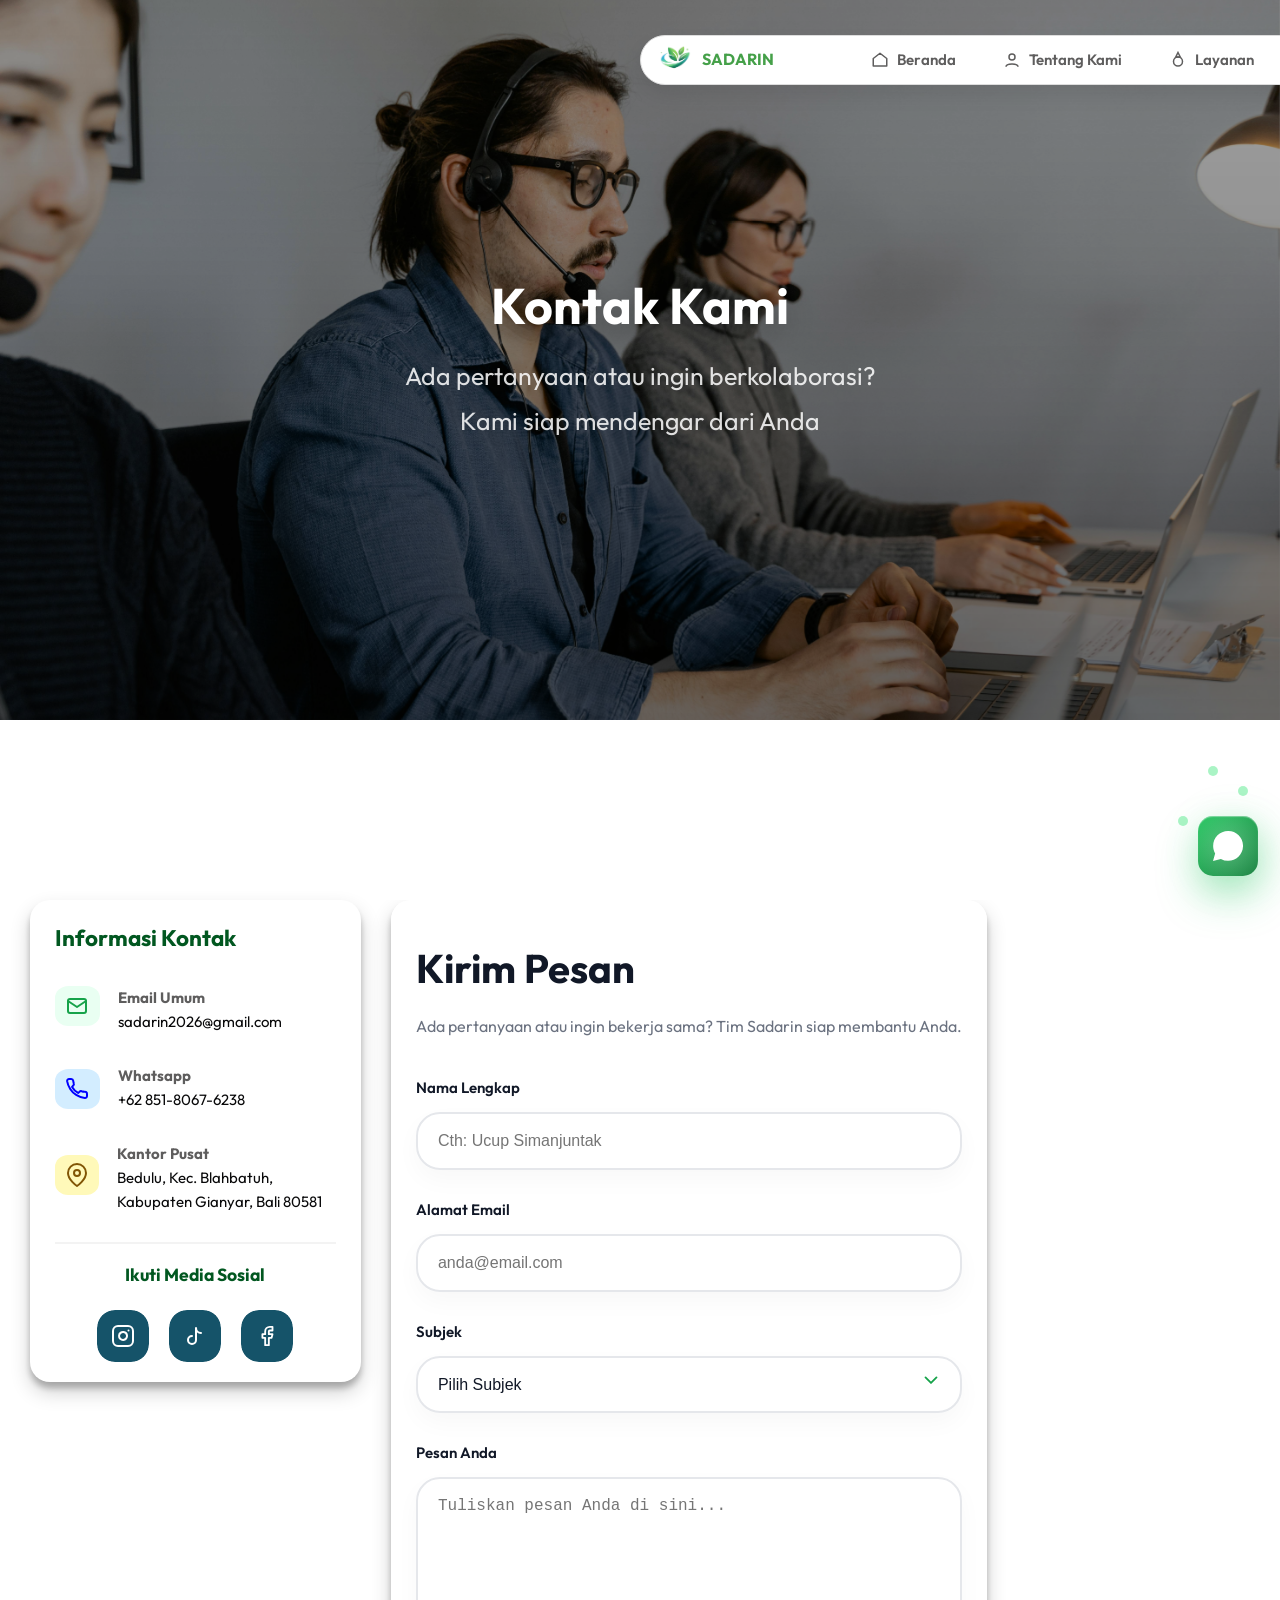
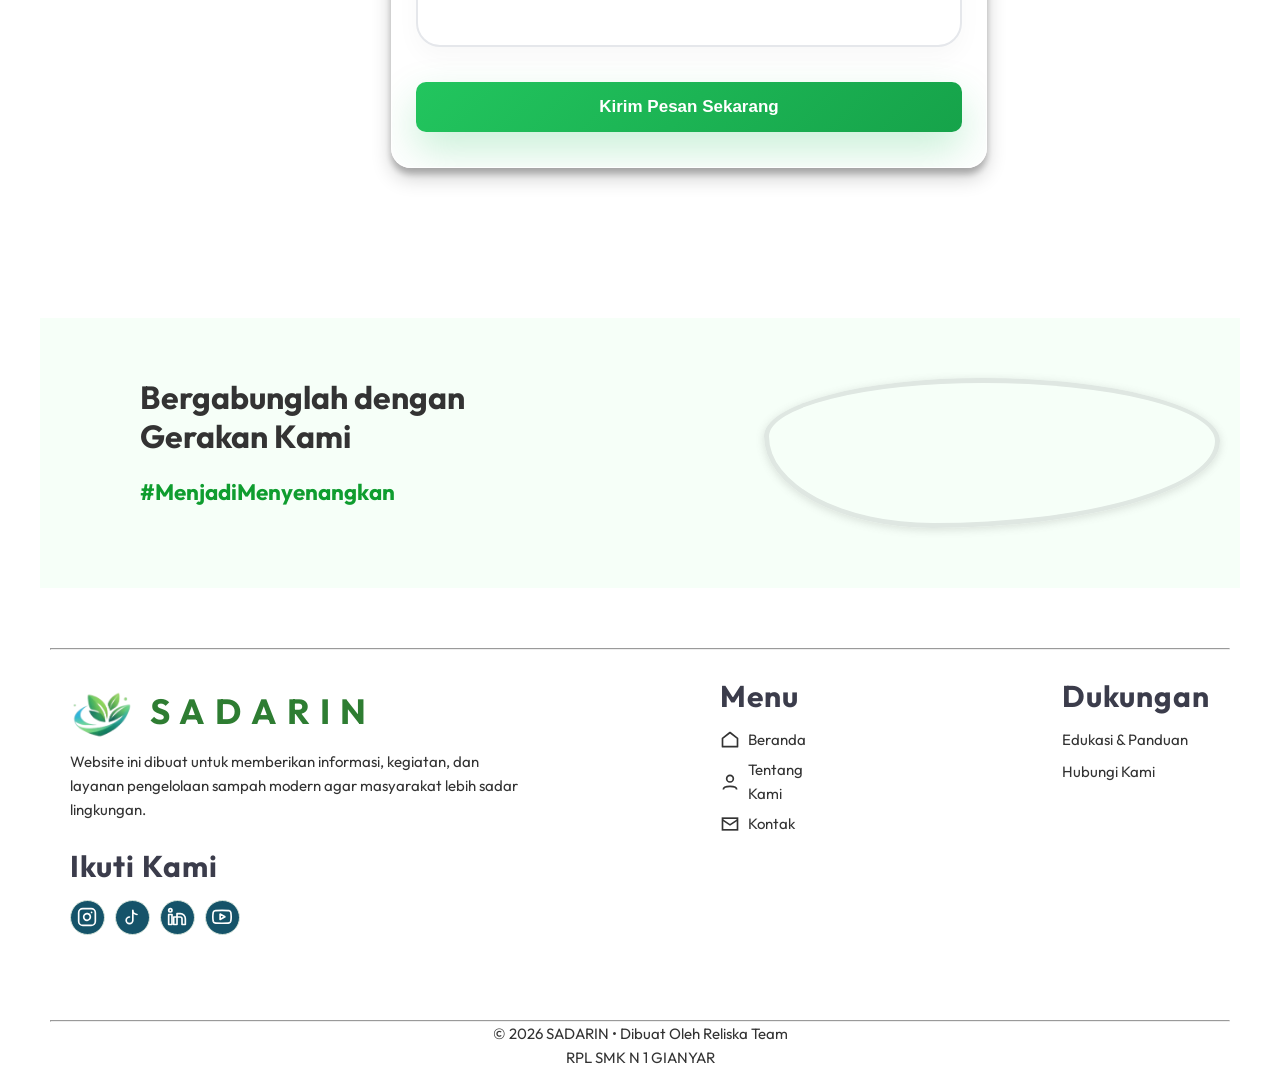
==== kontak/kontak.html @ 4f2f416e "28mei" ====
<!DOCTYPE html>
<html lang="en">
<head>
    <meta charset="UTF-8">
    <meta name="viewport" content="width=device-width, initial-scale=1.0">
    <title>Document</title>
     <link rel="icon" href="/asset/logo/logo1.png">
    <link href="https://unpkg.com/aos@2.3.1/dist/aos.css" rel="stylesheet">
    <link rel="preconnect" href="https://fonts.googleapis.com">
    <link rel="preconnect" href="https://fonts.gstatic.com" crossorigin>
    <link href="https://fonts.googleapis.com/css2?family=Caveat+Brush&display=swap" rel="stylesheet">
    <link href="https://fonts.googleapis.com/css2?family=Inter:wght@300;400;600&family=Playfair+Display:wght@500;700&display=swap" rel="stylesheet">
    <link rel="stylesheet" href="kontak.css">
</head>
<body>

    


 <a  href="https://wa.me/6281246890251"
   target="_blank"
   class="sadarin-float"
   rel="noopener noreferrer"
   aria-label="floating-wa">
    <!-- GLOW -->
    <div class="wa-glow"></div>

    <!-- FLOATING PARTICLES -->
    <span class="particle p1"></span>
    <span class="particle p2"></span>
    <span class="particle p3"></span>

    <!-- MAIN BUTTON -->
    <div class="wa-premium-btn">

        <!-- LIQUID BG -->
        <div class="liquid"></div>

        <!-- ICON -->
        <svg xmlns="http://www.w3.org/2000/svg"
            width="30"
            height="30"
            fill="white"
            viewBox="0 0 24 24">

            <path d="M20.52 3.48A11.86 11.86 0 0012.06 0C5.47 0 .12 5.35.12 11.94c0 2.1.55 4.15 1.6 5.97L0 24l6.3-1.65a11.88 11.88 0 005.76 1.47h.01c6.59 0 11.94-5.35 11.94-11.94 0-3.19-1.24-6.18-3.49-8.4z"/>
        </svg>

    </div>

</a>

    <header>
         <div class="mobile-menu" id="mobileMenu">
         <div class="menu-close" id="menuClose">
                 <span></span>
                <span></span>
                 </div>
        <div class="mobile-card">
            <a href="../index.html" >
                <svg class="nav-icon" viewBox="0 0 24 24"><path d="M3 10L12 3L21 10V20H3V10Z" stroke="currentColor" stroke-width="2" fill="none" stroke-linejoin="round"/></svg>
                Beranda
            </a>
            <a href="../tentang/tentang.html">
                <svg class="nav-icon" viewBox="0 0 24 24"><circle cx="12" cy="8" r="4" stroke="currentColor" stroke-width="2" fill="none"/><path d="M4 21C4 16 20 16 20 21" stroke="currentColor" stroke-width="2" fill="none"/></svg>
                Tentang Kami
            </a>
             <div class="mobile-dropdown">
    <div class="mobile-dropdown-btn">
        <svg class="nav-icon" viewBox="0 0 24 24">
            <path d="M12 2L15 8H9L12 2Z" stroke="currentColor" stroke-width="2" fill="none"/>
            <circle cx="12" cy="14" r="6" stroke="currentColor" stroke-width="2" fill="none"/>
        </svg>

        <span>Layanan</span>

        <svg class="dropdown-arrow" viewBox="0 0 24 24">
            <path d="M6 9L12 15L18 9" stroke="currentColor" stroke-width="2" fill="none" stroke-linecap="round"/>
        </svg>
    </div>

    <div class="mobile-dropdown-content">
        <a href="layanan/jejak/jejak.html"><img src="asset/img/naik.png" alt="">JejakHijau</a>
        <a href="layanan/analisa/analisa.html"><img src="/asset/img/bumi 2.png" alt="">BumiMeter</a>
        <a href="layanan/tracer/tracer.html"><img src="/asset/img/kilometer 2.png" alt="">SadarPoint</a>
        <a href="layanan/rekomendasi/rekomendasi.html"><img src="/asset/img/manusia 2.png" alt="">SaranHijau</a>
    </div>

</div>
            <a href="../kontak/kontak.html" class="active">
                <svg class="nav-icon" viewBox="0 0 24 24"><rect x="3" y="5" width="18" height="14" stroke="currentColor" stroke-width="2" fill="none"/><path d="M3 7L12 13L21 7" stroke="currentColor" stroke-width="2" fill="none"/></svg>
                Kontak
            </a>
        </div>
    </div>

<nav class="navbar" data-aos="fade-down" data-aos-delay="300">
    <ul class="nav-links">
        <li class="brand">
            <img src="../asset/logo/logo1.png" alt="Logo SADARIN" class="logo" loading="lazy">
            <span class="sa-head">SADARIN</span> </li>
        <li class="li-head">
            <a href="../index.html">
                <svg class="nav-icon" viewBox="0 0 24 24"><path d="M3 10L12 3L21 10V20H3V10Z" stroke="currentColor" stroke-width="2" fill="none" stroke-linejoin="round"/></svg>Beranda
            </a>
        </li>
        <li class="li-head">
            <a href="../tentang/tentang.html">
                <svg class="nav-icon" viewBox="0 0 24 24"><circle cx="12" cy="8" r="4" stroke="currentColor" stroke-width="2" fill="none"/><path d="M4 21C4 16 20 16 20 21" stroke="currentColor" stroke-width="2" fill="none"/></svg>Tentang Kami
            </a>
        </li>
        <li class="li-head">
            <a href="#">
                <svg class="nav-icon" viewBox="0 0 24 24"><path d="M12 2L15 8H9L12 2Z" stroke="currentColor" stroke-width="2" fill="none"/><circle cx="12" cy="14" r="6" stroke="currentColor" stroke-width="2" fill="none"/></svg>Layanan
            </a>
        </li>
        <li class="li-head">
            <a href="../kontak/kontak.html" class="active">
                <svg class="nav-icon" viewBox="0 0 24 24"><rect x="3" y="5" width="18" height="14" stroke="currentColor" stroke-width="2" fill="none"/><path d="M3 7L12 13L21 7" stroke="currentColor" stroke-width="2" fill="none"/></svg>Kontak
            </a>
        </li>
    </ul>

    <div class="hamburger" id="hamburger">
        <span></span>
        <span></span>
        <span></span>
    </div>
</nav>

<div class="menu-overlay" id="menuOverlay"></div>

    <div class="kontak-hero" >
        <div class="kontak-img" id="imgKontak">
            <img src="../asset/img/kontak-hero.jpg" alt="kontak-hero1" loading="lazy">
        </div>
        <div class="kontak-content">
            <h1>Kontak Kami</h1>
            <p>Ada pertanyaan atau ingin berkolaborasi?</p>
            <p>Kami siap mendengar dari Anda</p>
        </div>
    </div>
</header>
<main>
    <div class="main-gabungan">
        <section class="kontak-sec" data-aos="fade-up" data-aos-delay="600">
            <div class="kontak-card">
                    <h2>Informasi Kontak</h2>
                <div class="content-card-kontak">
                    <div class="kontak-card-parent">
                    <div class="card-kontak-svg">
                        <svg xmlns="http://www.w3.org/2000/svg"
                            width="24"
                            height="24"
                            viewBox="0 0 24 24"
                            fill="none"
                            stroke="currentColor"
                            stroke-width="2"
                            stroke-linecap="round"
                            stroke-linejoin="round">

                                <rect x="3" y="5"
                                width="18"
                                height="14"
                                rx="2"></rect>

                                <path d="M3 7L12 13L21 7"></path>

                                </svg>
                    </div>
                    <div class="card-kontak-text">
                        <h4>Email Umum</h4>
                        <p><a href="#">sadarin2026@gmail.com</a></p>
                    </div>
                    </div>

                    <div class="kontak-card-parent">
                    <div class="card-kontak-svg-wa">
                        <svg xmlns="http://www.w3.org/2000/svg"
                            width="24"
                            height="24"
                            viewBox="0 0 24 24"
                            fill="none"
                            stroke="currentColor"
                            stroke-width="2"
                            stroke-linecap="round"
                            stroke-linejoin="round">

                                <path d="M22 16.92V19a2 2 0 0 1-2.18 2
                                19.79 19.79 0 0 1-8.63-3.07
                                19.5 19.5 0 0 1-6-6
                                A19.79 19.79 0 0 1 2.11 4.18
                                2 2 0 0 1 4.09 2h2.09
                                a2 2 0 0 1 2 1.72
                                c.12.89.32 1.76.59 2.6
                                a2 2 0 0 1-.45 2.11L7.09 9.91
                                a16 16 0 0 0 6 6l1.48-1.23
                                a2 2 0 0 1 2.11-.45
                                c.84.27 1.71.47 2.6.59
                                A2 2 0 0 1 22 16.92z"></path>

                            </svg>
                    </div>
                    <div class="card-kontak-text">
                        <h4>Whatsapp</h4>
                        <p><a href="#">+62 851-8067-6238</a></p>
                    </div>
                    </div>

                    <div class="kontak-card-parent">
                    <div class="card-kontak-svg-lokasi">
                        <svg xmlns="http://www.w3.org/2000/svg"
                            width="24"
                            height="24"
                            viewBox="0 0 24 24"
                            fill="none"
                            stroke="currentColor"
                            stroke-width="2"
                            stroke-linecap="round"
                            stroke-linejoin="round">

                                <path d="M21 10c0 7-9 13-9 13S3 17 3 10
                                a9 9 0 0 1 18 0z"></path>

                                <circle cx="12"
                                cy="10"
                                r="3"></circle>

                            </svg>
                    </div>
                    <div class="card-kontak-text">
                        <h4>Kantor Pusat</h4>
                        <p><a href=""> Bedulu, Kec. Blahbatuh, Kabupaten Gianyar, Bali 80581</a></p>
                    </div>
                    </div>
                </div>
                <hr class="hr-kontak">
                <div class="kontak-media-head">
                    <h3>Ikuti Media Sosial</h3>
                </div>
                <div class="kontak-card-media">
                    <div class="kontak-card-media-icon">
                                    <a href="https://instagram.com/sadarin.id"
                                        target="_blank"
                                        rel="noopener noreferrer"
                                        aria-label="Instagram Sadarin">
                                        <svg xmlns="http://www.w3.org/2000/svg" width="24" height="24" viewBox="0 0 24 24" fill="none" stroke="currentColor" stroke-width="2" stroke-linecap="round" stroke-linejoin="round">
                                            <rect x="2" y="2" width="20" height="20" rx="5" ry="5"></rect>
                                            <path d="M16 11.37A4 4 0 1 1 12.63 8 4 4 0 0 1 16 11.37z"></path>
                                            <line x1="17.5" y1="6.5" x2="17.51" y2="6.5"></line>
                                        </svg>
                                </a>
                    </div>

                    <div class="kontak-card-media-icon">
                        <a href="https://www.tiktok.com/@sadarin.id" target="_blank" rel="noopener noreferrer" aria-label="TikTok Sadarin">
                                        <svg xmlns="http://www.w3.org/2000/svg" width="24" height="24" viewBox="0 0 24 24" fill="none" stroke="currentColor" stroke-width="2" stroke-linecap="round" stroke-linejoin="round">
                                            <path d="M9 12a4 4 0 1 0 4 4V4a5 5 0 0 0 5 5"></path>
                                        </svg>
                                    </a>     
                    </div>

                    <div class="kontak-card-media-icon">
                        <a href="#" target="_blank" rel="noopener noreferrer" aria-label="Facebook Sadarin">
                            <svg xmlns="http://www.w3.org/2000/svg"
                                width="22"
                                height="22"
                                viewBox="0 0 24 24"
                                fill="none"
                                stroke="currentColor"
                                stroke-width="2"
                                stroke-linecap="round"
                                stroke-linejoin="round">

                                    <path d="M18 2h-3
                                    a5 5 0 0 0-5 5v3H7v4h3v8h4v-8h3l1-4h-4V7
                                    a1 1 0 0 1 1-1h3z"></path>

                                </svg>
                        </a>
                    </div>
                </div>
            </div>
        </section>

    <!-- =========================================
     SADARIN PREMIUM CONTACT FORM
========================================= -->
        <section class="contact-section"  data-aos="fade-up" data-aos-delay="600">
            <div class="contact-card">
                <!-- HEADER -->
                <div class="contact-header">
                    <h2>Kirim Pesan</h2>
                    <p>
                        Ada pertanyaan atau ingin bekerja sama?
                        Tim Sadarin siap membantu Anda.
                    </p>
                </div>
                <!-- FORM -->
                <form id="whatsappForm">
                    <!-- NAME -->
                    <div class="form-group">
                        <label>Nama Lengkap</label>
                        <input
                        type="text"
                        id="name"
                        placeholder="Cth: Ucup Simanjuntak"
                        required>
                    </div>
                    <!-- EMAIL -->
                    <div class="form-group">
                        <label>Alamat Email</label>
                        <input
                        type="email"
                        id="email"
                        placeholder="anda@email.com"
                        required>
                    </div>
                    <!-- SUBJECT -->
                    <div class="form-group">
                        <label>Subjek</label>
                        <div class="select-wrapper">
                            <select id="subject" name="subjek" required>
                                <option value="pilih subjek">
                                    Pilih Subjek
                                </option>
                                <option value="Tanya Umum">
                                    Tanya Umum
                                </option>
                                <option value="Kerja Sama">
                                    Kerja Sama
                                </option>
                                <option value="Kemitraan">
                                    Kemitraan
                                </option>
                            </select>
                            <!-- ICON -->
                            <div class="select-icon">
                                <svg xmlns="http://www.w3.org/2000/svg"
                                width="22"
                                height="22"
                                viewBox="0 0 24 24"
                                fill="none"
                                stroke="currentColor"
                                stroke-width="2"
                                stroke-linecap="round"
                                stroke-linejoin="round">
                                    <polyline points="6 9 12 15 18 9"></polyline>
                                </svg>
                            </div>
                        </div>
                    </div>
                    <!-- MESSAGE -->
                    <div class="form-group">
                        <label>Pesan Anda</label>
                        <textarea
                        id="message"
                        placeholder="Tuliskan pesan Anda di sini..."
                        required></textarea>
                    </div>
                    <!-- BUTTON -->
                    <button
                    type="submit"
                    class="send-btn"
                    id="sendBtn">
                        <!-- TEXT -->
                        <span class="btn-text">
                            Kirim Pesan Sekarang
                        </span>
                        <!-- CHECK -->
                        <div class="btn-check">
                            <svg xmlns="http://www.w3.org/2000/svg"
                            width="24"
                            height="24"
                            viewBox="0 0 24 24"
                            fill="none"
                            stroke="currentColor"
                            stroke-width="3"
                            stroke-linecap="round"
                            stroke-linejoin="round">
                                <polyline points="20 6 9 17 4 12"></polyline>
                            </svg>
                        </div>
                    </button>
                </form>
            </div>
        </section>
    </div>
<section class="hero-about"  data-aos="fade-up" data-aos-delay="600">
            <div class="hero-about-content">
                <h1> Bergabunglah dengan Gerakan Kami</h1>
                <p>#MenjadiMenyenangkan</p>
            </div>
            <div class="hero-about-image">
                <img src="asset/img/bergabung.jpg" alt="hero" loading="lazy">
            </div>
        </section>



        <footer class="footer" data-aos="fade-up" data-aos-delay="600">
            <div class="footer-container">
                <hr class="footer-divider">
                <div class="footer-wrapper">
                    <div class="footer-kiri">
                        <div class="footer-kepala">
                            <div class="footer-head">
                                <img src="/asset/logo/logo1.png" alt="logo-sadarin">
                                <h2 class="logo">SADARIN</h2>
                            </div>
                            <div class="footer-col">         
                                <p>
                                    Website ini dibuat untuk memberikan informasi,
                                    kegiatan, dan layanan pengelolaan sampah modern
                                    agar masyarakat lebih sadar lingkungan.
                                </p>
                            </div>
                        </div> 

                        <div class="footer-col">
                            <h3 class="icon">Ikuti Kami</h3>

                            <div class="social">
                                <div class="social-icon">
                                    <a href="https://instagram.com/sadarin.id"
                                        target="_blank"
                                        rel="noopener noreferrer"
                                        aria-label="Instagram Sadarin">
                                        <svg xmlns="http://www.w3.org/2000/svg" width="24" height="24" viewBox="0 0 24 24" fill="none" stroke="currentColor" stroke-width="2" stroke-linecap="round" stroke-linejoin="round">
                                            <rect x="2" y="2" width="20" height="20" rx="5" ry="5"></rect>
                                            <path d="M16 11.37A4 4 0 1 1 12.63 8 4 4 0 0 1 16 11.37z"></path>
                                            <line x1="17.5" y1="6.5" x2="17.51" y2="6.5"></line>
                                        </svg>
                                    </a>
                                </div>

                                <div class="social-icon">
                                    <a href="https://www.tiktok.com/@sadarin.id" target="_blank" rel="noopener noreferrer" aria-label="TikTok Sadarin">
                                        <svg xmlns="http://www.w3.org/2000/svg" width="24" height="24" viewBox="0 0 24 24" fill="none" stroke="currentColor" stroke-width="2" stroke-linecap="round" stroke-linejoin="round">
                                            <path d="M9 12a4 4 0 1 0 4 4V4a5 5 0 0 0 5 5"></path>
                                        </svg>
                                    </a>
                                </div>

                                <div class="social-icon">
                                    <a href="https://www.linkedin.com/company/sadarin-id" target="_blank" rel="noopener noreferrer" aria-label="LinkedIn Sadarin">
                                        <svg xmlns="http://www.w3.org/2000/svg" width="24" height="24" viewBox="0 0 24 24" fill="none" stroke="currentColor" stroke-width="2" stroke-linecap="round" stroke-linejoin="round">
                                            <path d="M16 8a6 6 0 0 1 6 6v7h-4v-7a2 2 0 0 0-2-2h-4v9h-4v-9h4v-4z"></path>
                                            <rect x="2" y="9" width="4" height="12"></rect>
                                            <circle cx="4" cy="4" r="2"></circle>
                                        </svg>
                                    </a>
                                </div>

                                <div class="social-icon">
                                    <a href="https://youtu.be/88eXGLIziRM?si=33aBQYPZilZhkrmS" target="_blank" rel="noopener noreferrer" aria-label="LinkedIn Sadarin">
                                        <svg xmlns="http://www.w3.org/2000/svg" viewBox="0 0 24 24" width="40" height="40" fill="none" stroke="currentColor" stroke-width="2" stroke-linecap="round" stroke-linejoin="round">
                                            <path d="M22.54 6.42a2.78 2.78 0 0 0-1.94-2C18.88 4 12 4 12 4s-6.88 0-8.6.46a2.78 2.78 0 0 0-1.94 2A29 29 0 0 0 1 11.75a29 29 0 0 0 .46 5.33A2.78 2.78 0 0 0 3.4 19c1.72.46 8.6.46 8.6.46s6.88 0 8.6-.46a2.78 2.78 0 0 0 1.94-2 29 29 0 0 0 .46-5.25 29 29 0 0 0-.46-5.33z"/>
                                            <polygon points="9.75 15.02 15.5 11.75 9.75 8.48 9.75 15.02"/>
                                        </svg>

                                    </a>
                                </div>
                            </div>
                        </div>
                    </div>

                    <div class="footer-wriper">
                        <div class="footer-col">
                            <h3>Menu</h3>
                            <ul>
                                <li><a href="#">
                                <svg class="nav-icon" viewBox="0 0 24 24"><path d="M3 10L12 3L21 10V20H3V10Z" stroke="currentColor" stroke-width="2" fill="none" stroke-linejoin="round"/></svg>Beranda</a></li>
                                <li><a href="#">
                                <svg class="nav-icon" viewBox="0 0 24 24"><circle cx="12" cy="8" r="4" stroke="currentColor" stroke-width="2" fill="none"/><path d="M4 21C4 16 20 16 20 21" stroke="currentColor" stroke-width="2" fill="none"/></svg> Tentang Kami</a></li>
                                <li><a href="#">
                                    <svg class="nav-icon" viewBox="0 0 24 24"><rect x="3" y="5" width="18" height="14" stroke="currentColor" stroke-width="2" fill="none"/><path d="M3 7L12 13L21 7" stroke="currentColor" stroke-width="2" fill="none"/></svg>Kontak</a></li>
                            </ul>
                        </div>

                        <div class="footer-col">
                            <h3>Dukungan</h3>
                            <div class="dukungan">
                                <p>Edukasi & Panduan</p>
                                <p>Hubungi Kami</p>
                            </div>
                        </div>
                    </div>
                    
                </div>

                <div class="footer-bottom">
                    <hr class="footer-divider">
                    <p>© 2026 SADARIN • Dibuat Oleh Reliska Team</p>
                    <p>RPL SMK N 1 GIANYAR</p>
                </div>
            </div>
        </footer>
</main>
  <script type="module" src="kontak.js"></script>
<!-- AOS tetap -->
<script src="https://unpkg.com/aos@2.3.1/dist/aos.js"></script>

<script>
    AOS.init({
        duration: 1000,
        once: true,
        offset: 100
    });
</script>
</body>
</html>
---- kontak/kontak.css ----
@import url('https://fonts.googleapis.com/css2?family=Outfit:wght@100..900&display=swap');



/* =========================
RESET
========================= */
:root {
    --primary: #2E7D32;
}

html {
    scroll-behavior: smooth;
}

* {

    margin: 0;
    padding: 0;
    box-sizing: border-box;
}

body {
    font-family: 'Outfit', sans-serif;
    overflow-x: hidden;
    line-height: 1.6;
    position: relative;
}




/* =========================================
   SADARIN ULTRA PREMIUM FLOATING WA
========================================= */

.sadarin-float{
    position: fixed;

    right: 22px;
    bottom: 24px;

    z-index: 999;

    display: flex;
    align-items: center;
    gap: 14px;

    text-decoration: none;
    font-family: sans-serif;
}

/* =========================================
   GLOW EFFECT
========================================= */

.wa-glow{
    position: absolute;

    width: 70px;
    height: 70px;

    right: -10px;
    bottom: -10px;

    background:
        radial-gradient(
            rgba(34,197,94,.45),
            transparent 70%
        );

    filter: blur(20px);

    animation: glowPulse 4s infinite;
}

/* =========================================
   MAIN BUTTON
========================================= */

.wa-premium-btn{
    position: relative;

    width: 60px;
    height: 60px;

    border-radius: 15px;

    background:
        linear-gradient(
            135deg,
            #22c55e,
            #15803d
        );

    display: flex;
    justify-content: center;
    align-items: center;

    overflow: hidden;

    box-shadow:
        0 20px 40px rgba(34,197,94,.35),
        inset 0 1px 1px rgba(255,255,255,.4);
        -webkit-backdrop-filter: blur(22px);
    backdrop-filter: blur(10px);

    transition: .4s ease;
}

/* MAGNETIC HOVER */
.sadarin-float:hover .wa-premium-btn{
    transform:
        translateY(-8px)
        scale(1.08)
        rotate(8deg);
}

/* =========================================
   LIQUID EFFECT
========================================= */

.liquid{
    position: absolute;

    width: 180%;
    height: 180%;

    background:
        radial-gradient(
            rgba(255,255,255,.25),
            transparent 60%
        );

    animation: liquidMove 8s linear infinite;
}

/* =========================================
   ECO MASCOT
========================================= */

.eco-mascot{
    position: relative;

    display: flex;
    align-items: center;
    gap: 12px;

    background: rgba(255,255,255,.82);
    -webkit-backdrop-filter: blur(22px);
    backdrop-filter: blur(18px);
    border: 1px solid rgba(255,255,255,.4);

    padding: 12px 16px;

    border-radius: 24px;

    box-shadow:
        0 10px 30px rgba(0,0,0,.1);

    opacity: 0;

    transform:
        translateX(30px)
        scale(.9);

    transition: .45s ease;
}

/* SHOW */
.sadarin-float:hover .eco-mascot{
    opacity: 1;

    transform:
        translateX(0)
        scale(1);
}

/* =========================================
   FACE
========================================= */

.mascot-face{
    width: 52px;
    height: 52px;

    border-radius: 18px;

    background:
        linear-gradient(
            135deg,
            #dcfce7,
            #bbf7d0
        );

    display: flex;
    justify-content: center;
    align-items: center;

    font-size: 26px;

    animation: mascotFloat 3s ease-in-out infinite;
}

/* =========================================
   MESSAGE
========================================= */

.mascot-message{
    color: #374151;

    font-size: 13px;
    line-height: 1.5;

    font-weight: 500;
}

/* =========================================
   PARTICLES
========================================= */

.particle{
    position: absolute;

    width: 10px;
    height: 10px;

    border-radius: 50%;

    background: #86efac;

    opacity: .7;
}

.p1{
    right: 10px;
    bottom: 80px;

    animation: particle1 4s infinite;
}

.p2{
    right: 70px;
    bottom: 50px;

    animation: particle2 5s infinite;
}

.p3{
    right: 40px;
    bottom: 100px;

    animation: particle3 6s infinite;
}

/* =========================================
   ANIMATION
========================================= */

@keyframes glowPulse{
    0%{
        transform: scale(.9);
        opacity: .6;
    }

    50%{
        transform: scale(1.2);
        opacity: 1;
    }

    100%{
        transform: scale(.9);
        opacity: .6;
    }
}

@keyframes liquidMove{
    0%{
        transform:
            translate(-20%,-20%)
            rotate(0deg);
    }

    100%{
        transform:
            translate(-20%,-20%)
            rotate(360deg);
    }
}

@keyframes mascotFloat{
    0%{
        transform: translateY(0);
    }

    50%{
        transform: translateY(-6px);
    }

    100%{
        transform: translateY(0);
    }
}

@keyframes particle1{
    0%{
        transform: translateY(0);
        opacity: 0;
    }

    50%{
        opacity: 1;
    }

    100%{
        transform: translateY(-40px);
        opacity: 0;
    }
}

@keyframes particle2{
    0%{
        transform: translate(0,0);
        opacity: 0;
    }

    50%{
        opacity: 1;
    }

    100%{
        transform: translate(-20px,-50px);
        opacity: 0;
    }
}

@keyframes particle3{
    0%{
        transform: translate(0,0);
        opacity: 0;
    }

    50%{
        opacity: 1;
    }

    100%{
        transform: translate(20px,-40px);
        opacity: 0;
    }
}



header {
        min-height: 100svh;
}



/* =========================================
   HAMBURGER
========================================= */

.hamburger{
    position: relative;

    width: 50px;
    height: 50px;

    display: flex;
    flex-direction: column;
    justify-content: center;
    align-items: center;

    gap: 6px;

    cursor: pointer;

    z-index: 9999;
}

/* LINE */
.hamburger span{
    width: 26px;
    height: 3px;

    border-radius: 999px;

    background: #16a34a;

    transition: .4s ease;
}

/* ACTIVE */
.hamburger.active span:nth-child(1){
    transform:
        rotate(45deg)
        translateY(12px);
}

.hamburger.active span:nth-child(2){
    opacity: 0;
}

.hamburger.active span:nth-child(3){
    transform:
        rotate(-45deg)
        translateY(-12px);
}


/* =========================================
   OVERLAY
========================================= */

.menu-overlay{
    position: fixed;
    inset: 0;

    background: rgba(0,0,0,.45);
    -webkit-backdrop-filter: blur(22px);
    backdrop-filter: blur(8px);

    opacity: 0;
    visibility: hidden;

    transition: .4s ease;

    z-index: 9997;
}

/* ACTIVE */
.menu-overlay.active{
    opacity: 1;
    visibility: visible;
}

/* =========================================
   MOBILE MENU
========================================= */

.mobile-menu{
    position: fixed;

    top: 95px;
    left: 50%;

    transform:
        translateX(-20%)
        translateY(-20px)
        scale(.95);

    width: calc(100% - 50px);

    opacity: 0;
    visibility: hidden;

    transition: .45s cubic-bezier(0.22,1,0.36,1);

    z-index: 99999;
}

/* ACTIVE */
.mobile-menu.active{

    opacity: 1;
    visibility: visible;

    transform:
        translateX(-50%)
        translateY(0)
        scale(1);
}

/* =========================================
   CARD
========================================= */

.mobile-card{
    position: relative;

    background: rgba(255, 255, 255, 0.14);
     -webkit-backdrop-filter: blur(22px);
    backdrop-filter: blur(22px);

    border:
        1px solid rgba(255,255,255,.18);

    border-radius: 34px;

    padding: 22px;

    overflow: hidden;

    box-shadow:
        0 20px 60px rgba(0,0,0,.25);
}

/* GLOW */
.mobile-card::before{
    content: "";

    position: absolute;

    width: 220px;
    height: 220px;

    background:
        radial-gradient(
            rgba(34,197,94,.25),
            transparent 70%
        );

    top: -80px;
    right: -80px;

    filter: blur(30px);
}

/* =========================================
   CLOSE BUTTON
========================================= */

.menu-close{
    position: absolute;
    margin-top: -60px;
    color: #16a34a;
    right: 18px;
    width: 48px;
    height: 48px;
    border-radius: 16px;

    display: flex;
    justify-content: center;
    align-items: center;

    cursor: pointer;

    transition: .35s ease;

    z-index: 10;
}

/* HOVER */
.menu-close:hover{

    transform:
        rotate(90deg)
        scale(1.08);

         background:
        rgba(34,197,94,.2);
}

/* X LINE */
.menu-close span{
    position: absolute;
     width: 26px;
    height: 3px;
    border-radius: 999px;

    border-radius: 999px;
    outline: 1px solid rgb(172, 171, 171);

      background: #16a34a;
    
}

/* LINE 1 */
.menu-close span:nth-child(1){
    transform: rotate(45deg);
}

/* LINE 2 */
.menu-close span:nth-child(2){
    transform: rotate(-45deg);
}

/* =========================================
   MENU TITLE
========================================= */

.menu-title{
    margin-bottom: 22px;
}

.menu-title span{
    display: inline-flex;

    background: rgba(34,197,94,.18);

    color: #86efac;

    padding: 8px 14px;

    border-radius: 999px;

    font-size: 13px;
    font-weight: 600;
}

/* =========================================
   MENU ITEM
========================================= */

.mobile-card a{
    position: relative;

    display: flex;
    align-items: center;

    gap: 16px;

    padding: 12px;

    margin-bottom: 14px;

    border-radius: 18px;

    text-decoration: none;

    color: white;

    font-size: 17px;
    font-weight: 500;

    background: rgba(255,255,255,.08);

    border:
        1px solid rgba(255,255,255,.08);

    transition: .35s ease;

    overflow: hidden;
}

/* HOVER */
.mobile-card a:hover{

    transform:
        translateX(8px);

    background:
        rgba(34,197,94,.18);

    border:
        1px solid rgba(34,197,94,.25);
}

/* ICON */
.nav-icon{
    width: 22px;
    height: 22px;

    stroke: #86efac;

    flex-shrink: 0;

    transition: .35s ease;
}

/* ICON HOVER */
.mobile-card a:hover .nav-icon{
    transform:
        rotate(-10deg)
        scale(1.1);
}

/* =========================================
   ACTIVE MENU
========================================= */

.mobile-card a.active{

    background:
        linear-gradient(
            135deg,
            #22c55e,
            #16a34a
        );

    color: white;

    box-shadow:
        0 10px 30px rgba(34,197,94,.25);
}

/* =========================================
   STAGGER ANIMATION
========================================= */

.mobile-card a{
    opacity: 0;

    transform: translateY(10px);

    animation: menuFade .5s ease forwards;
}

.mobile-card a:nth-child(2){
    animation-delay: .1s;
}

.mobile-card a:nth-child(3){
    animation-delay: .2s;
}

.mobile-card a:nth-child(4){
    animation-delay: .3s;
}

.mobile-card a:nth-child(5){
    animation-delay: .4s;
}


/* MOBILE DROPDOWN */
.mobile-dropdown {
    width: 100%;
    margin-bottom: 10px;
}

/* BUTTON */
.mobile-dropdown-btn {
    display: flex;
    align-items: center;
    justify-content: space-between;

    width: 100%;
    padding: 12px 25px;
    border-radius: 18px;

    background: rgba(255,255,255,0.08);
    border: 1px solid rgba(255,255,255,0.08);

    color: white;
    font-size: 18px;
    font-weight: 600;

    cursor: pointer;
    transition: 0.3s ease;
}

.mobile-dropdown-btn span {
    flex: 1;
    margin-left: 15px;
}

.mobile-dropdown-btn svg {
    margin-left: -10px;
}


.dropdown-arrow {
    width: 20px;
    height: 20px;
    transition: 0.3s ease;
}

/* CONTENT */
.mobile-dropdown-content {
    max-height: 0;
    overflow: hidden;

    display: flex;
    flex-direction: column;

    margin-left: 2px;
    margin-top: 0;
    transition: all 0.4s ease;
}


.mobile-dropdown-content img {
    width: 30px;
}

/* ACTIVE */
.mobile-dropdown.active .mobile-dropdown-content {
    max-height: 250px;
    margin-top: 14px;
}

.mobile-dropdown.active .dropdown-arrow {
    transform: rotate(180deg);
}

/* ITEM */
.mobile-dropdown-content a {
    position: relative;

    padding: 10px 0 10px 18px;
    margin-bottom: 6px;

    background: transparent;
    border: none;

    color: rgba(255,255,255,0.82);
    text-decoration: none;
    font-size: 14px;
    font-weight: 500;

    transition: 0.3s ease;
}



.mobile-dropdown-content a:hover {
    color: white;
    transform: translateX(4px);
}

.dropdown-menu {
    position: absolute;
    top: 120%;
    left: 0;
    background: white;
    min-width: 220px;
    border-radius: 15px;
    padding: 10px 0;
    list-style: none;
    box-shadow: 0 10px 25px rgba(0,0,0,0.15);

    opacity: 0;
    visibility: hidden;
    transform: translateY(10px);
    transition: 0.3s ease;

    z-index: 999;
}

.dropdown-menu li {
    width: 100%;
}

.dropdown-menu li a {
    display: block;
    padding: 12px 20px;
    color: #333;
    text-decoration: none;
    font-size: 15px;
    transition: 0.3s;
}

.dropdown-menu li a:hover {
    background: #f3f3f3;
    color: #2ea043;
}

.dropdown-menu li a img {
    width: 30px;
    height: 30px;
    margin-right: 10px;
    vertical-align: middle;
}

/* SHOW DROPDOWN */
.dropdown:hover .dropdown-menu {
    opacity: 1;
    visibility: visible;
    transform: translateY(0);
}



/* =========================================
   ANIMATION
========================================= */

@keyframes menuFade{

    to{
        opacity: 1;
        transform: translateY(0);
    }

}



.navbar {
    width: 92%;
    background-color: #fff;
    padding: 0 15px;
    display: flex;
    justify-content: space-between;
    align-items: center;
    height: 50px;
    margin-top: 15px;

    position: fixed;
    left: 50%;
    transform: translateX(-50%);
    top: 20px;

    border: 1px solid #ddd;
    box-shadow:0 10px 20px rgba(0,0,0,.08);
    border-radius: 90px;
    z-index: 3000;

    animation: navanimate 4s ease-in-out infinite;
}

@keyframes navanimate {
    0%, 100% { transform: translateX(-50%) translateY(0px); }
    50% { transform: translateX(-50%) translateY(-10px); }
}

.nav-links {
    display: flex;
    align-items: center;
    gap: 47px;
    list-style: none;
}

.brand {
    display: flex;
    align-items: center;
    gap: 10px;
}

.navbar img {
    height: 30px;
}

.sa-head {
    font-size: 16px;
    font-weight: 700;
    color: #45a049;
}

.li-head {
    display: none;
}

.li-head a {
    display: flex;
    align-items: center;
    gap: 8px;
    text-decoration: none;
    color: #5e5d5d;
    font-weight: 600;
    transition: all 0.3s ease;
}

.nav-icon {
    width: 18px;
    height: 18px;
    transition: transform 0.3s ease;
}

.li-head a:hover {
    color:var(--primary);
transform:translateY(-2px);
}

.li-head a:hover .nav-icon {
    transform: scale(1.2);
}

.hamburger {
    display: flex;
}

/* =========================================
   TENTANG HERO
========================================= */

.kontak-hero{
    position: relative;

    width: 100%;

    min-height: 80dvh;

    overflow: hidden;

    display: flex;
    justify-content: center;
    align-items: center;
}

.kontak-hero::before{
    content: "";

    position: absolute;

    inset: 0;

    background:
        linear-gradient(
            rgba(0,0,0,.35),
            rgba(0,0,0,.6)
        );

    z-index: 2;
}

/* =========================================
   HERO IMAGE
========================================= */




.kontak-img{
    position: absolute;

    inset: 0;

    width: 100%;
    height: 100%;

    z-index: 1;
}

.kontak-img img{
    width: 100%;
    height: 100%;

    object-fit: cover;

    transition:
        opacity 1.8s cubic-bezier(0.22,1,0.36,1),
        transform 7s ease;

    will-change:
        transform,
        opacity;
}
/* =========================================
   OVERLAY
========================================= */

.kontak-hero::before{
    content: "";

    position: absolute;

    inset: 0;

    background:
        linear-gradient(
            rgba(0,0,0,.35),
            rgba(0,0,0,.55)
        );

    z-index: 2;
}

/* =========================================
   CONTENT
========================================= */

.kontak-content{
    position: relative;
    z-index: 3;
    text-align: center;
    padding: 0 20px;
}

/* TITLE */
.kontak-content h1{
    color: white;
    font-size: 35px;
    line-height: 1.2;
    margin-bottom: 18px;
    text-shadow:
        0 10px 30px rgba(0,0,0,.35);
}


/* TEXT */
.kontak-content p{
    color: rgba(255,255,255,.85);
    font-size: 17px;
    line-height: 1.8;
    
}


.kontak-card {
    margin-left: 10px;
    margin-right: 10px;
    padding-left: 25px;
    padding-top: 20px;
    padding-right: 25px;
    padding-bottom: 20px;
    background-color:rgb(255, 255, 255);
    border-radius: 20px;
    box-shadow: rgba(0, 0, 0, 0.19) 0px 10px 20px, rgba(0, 0, 0, 0.23) 0px 6px 6px;
    }

.kontak-card {
    font-size: 15px;
    margin-bottom: 20px;
}

.kontak-card h2 {
    color: #015720;
}


.card-kontak-svg {
    position: relative;
    color: #16a34a;
    background-color: #e9fff2;
    padding-left: 10px;
    padding-top: 8px;
    padding-right: 10px;
    padding-bottom: 10px;
    border-radius: 30%;
    height: 40px;
    width: 45px;
}

.card-kontak-svg-wa {
    position: relative;
    color: blue;
    background-color: rgb(211, 237, 255);
    padding-left: 10px;
    padding-top: 8px;
    padding-right: 10px;
    padding-bottom: 10px;
    border-radius: 30%;
    margin-top: 5px;
    height: 40px;
    width: 45px;
}

.card-kontak-svg-lokasi {
    position: relative;
    color: rgb(129, 85, 5);
    background-color: rgb(255, 249, 185);
    padding-left: 10px;
    padding-top: 8px;
    padding-right: 10px;
    padding-bottom: 10px;
    border-radius: 30%;
    height: 40px;
    margin-top: 13px;
    width: 45px;
}

.card-kontak-text h4 {
    color: #5e5d5d;
}

.card-kontak-text p a {
    text-decoration: none;
    color: #09090a;
}

.hr-kontak {
    border: 1px solid #f3f3f3;
}

.kontak-media-head {
    text-align: center;
    padding-top: 20px;
    padding-bottom: 25px;
    line-height: 1.2;
    color: #015720;
}

.kontak-card-parent {
    margin-top: 30px;
     position: relative;
    display: flex;
    align-items: flex-start;
    gap: 18px;
    margin-bottom: 28px;
  
}

.kontak-card-media  {
    display: flex;
    gap: 20px;
    align-items: center;
    justify-content: center;
}

.kontak-card-media-icon a {
      width: 52px;
    height: 52px;

    border-radius: 18px;

    display: flex;
    justify-content: center;
    align-items: center;

    background-color: #155369;

    color: white;
    outline: 1px solid ;

    transition: .35s ease;

}

.kontak-card-media-icon a:hover {
    color: rgb(0, 0, 0)32;
    font-weight: bold;
    transform: scale(1.2);
    transition: all 0.3s ease;
}

/* =========================================
   CONTACT SECTION
========================================= */

.contact-section{
    position: relative;
    padding: 100px 20px;
    overflow: hidden;
}

/* =========================================
   BLUR EFFECT
========================================= */

.contact-blur{
    position: absolute;

    width: 250px;
    height: 250px;

    border-radius: 50%;

    filter: blur(90px);

    opacity: .15;

    pointer-events: none;
}

.blur-left{
    top: 0;
    left: -120px;

    background: #22c55e;
}

.blur-right{
    bottom: 0;
    right: -120px;

    background: #facc15;
}

/* =========================================
   CARD
========================================= */

.contact-card{
    position: relative;

    background:
        rgba(255,255,255,.82);
        -webkit-backdrop-filter: blur(22px);
    backdrop-filter: blur(18px);

    border:
        1px solid rgba(255,255,255,.4);

    border-radius: 20px;

    padding: 35px 24px;
    box-shadow: rgba(0, 0, 0, 0.19) 0px 10px 20px, rgba(0, 0, 0, 0.23) 0px 6px 6px;
    overflow: hidden;
}

/* =========================================
   HEADER
========================================= */

.contact-header{
    margin-bottom: 35px;
}

/* BADGE */
.contact-badge{
    display: inline-flex;

    background: #dcfce7;

    color: #16a34a;

    padding: 10px 18px;

    border-radius: 999px;

    font-size: 14px;
    font-weight: 600;

    margin-bottom: 18px;
}

/* TITLE */
.contact-header h2{
    font-size: 2.5rem;

    color: #111827;

    margin-bottom: 12px;
}

/* TEXT */
.contact-header p{
    color: #6b7280;

    line-height: 1.8;
}

/* =========================================
   FORM GROUP
========================================= */

.form-group{
    margin-bottom: 28px;
}

/* LABEL */
.form-group label{
    display: block;

    margin-bottom: 12px;

    font-size: 15px;
    font-weight: 600;

    color: #111827;
}

/* =========================================
   INPUT
========================================= */

.form-group input,
.form-group textarea,
.select-wrapper select{
    width: 100%;

    border:
        2px solid #e5e7eb;

    background:
        rgba(255,255,255,.9);

    border-radius: 24px;

    padding: 18px 20px;

    font-size: 16px;

    color: #111827;

    outline: none;

    transition: .35s ease;

    box-shadow:
        0 10px 25px rgba(0,0,0,.03);
}

/* TEXTAREA */
.form-group textarea{
    min-height: 170px;

    resize: none;
}

/* FOCUS */
.form-group input:focus,
.form-group textarea:focus,
.select-wrapper select:focus{

    border-color: #22c55e;

    box-shadow:
        0 0 0 6px rgba(34,197,94,.12);
}

/* =========================================
   SELECT
========================================= */

.select-wrapper{
    position: relative;
}

.select-wrapper select{
    appearance: none;

    cursor: pointer;

    padding-right: 60px;
}

/* ICON */
.select-icon{
    position: absolute;

    top: 50%;
    right: 20px;

    transform: translateY(-50%);

    color: #16a34a;

    pointer-events: none;

    transition: .35s ease;
}

/* ROTATE */
.select-wrapper:hover .select-icon{

    transform:
        translateY(-50%)
        rotate(180deg);
}

/* =========================================
   BUTTON
========================================= */

.send-btn{
    position: relative;

    width: 100%;
    height: 50px;

    border: none;

    border-radius: 10px;

    overflow: hidden;

    cursor: pointer;

    background:
        linear-gradient(
            135deg,
            #22c55e,
            #16a34a
        );

    color: white;

    font-size: 17px;
    font-weight: 700;

    transition: .35s ease;

    box-shadow:
        0 18px 40px rgba(34,197,94,.25);
}

/* HOVER */
.send-btn:hover{

    transform:
        translateY(-4px)
        scale(1.01);
}

/* =========================================
   BUTTON TEXT
========================================= */

.btn-text{
    transition: .3s ease;
}
/* =========================================
   CHECK
========================================= */

.btn-check{
    position: absolute;

    top: 50%;
    left: 50%;

    transform:
        translate(-50%,-50%)
        scale(.5);

    opacity: 0;

    transition: .35s ease;
}

/* =========================================
   LOADING
========================================= */

.send-btn.loading .btn-text{
    opacity: 0;
}

.send-btn.loading .btn-loader{
    opacity: 1;
}

/* =========================================
   SUCCESS
========================================= */

.send-btn.success{

    background:
        linear-gradient(
            135deg,
            #15803d,
            #166534
        );
}

/* HIDE LOADER */
.send-btn.success .btn-loader{
    opacity: 0;
}

/* SHOW CHECK */
.send-btn.success .btn-check{
    opacity: 1;

    transform:
        translate(-50%,-50%)
        scale(1);
}

/* =========================================
   SPIN
========================================= */

@keyframes spin{

    to{
        transform:
            translate(-50%,-50%)
            rotate(360deg);
    }

}



/* =========================================
   HERO ABOUT
========================================= */

.hero-about{
    margin-top: 50px;
    position: relative;
    padding: 60px 20px;
    background: #f6fff8;
    overflow: hidden;
}

/* =========================================
   CONTENT
========================================= */

.hero-about-content{
    position: relative;

    z-index: 2;
}

.hero-about-content h1{
    font-size: 2rem;

    line-height: 1.2;

    color: #333;

    margin-bottom: 20px;
}

.hero-about-content p{
    font-size: 1.4rem;
    font-weight: bold;
    color: #0f9d2f;
}

/* =========================================
   IMAGE WRAPPER
========================================= */

.hero-about-image{
    position: relative;
    width: 100%;
    max-width: 700px;
    margin-top: 60px;
    overflow: hidden;
    border-radius:
        48% 52% 63% 37% /
        39% 42% 58% 61%;
    box-shadow: rgba(99, 99, 99, 0.2) 0px 2px 8px 0px;
}

/* IMAGE */
.hero-about-image img{
    width: 100%;
    height: 100%;

    object-fit: cover;

    display: block;
}

.footer {
    margin-top: 40px;
    color: rgb(0, 0, 0);
    padding-right: 15px;
    padding-top: 15px;
    padding-left: 15px;
    padding-bottom: 15px;
}

.footer-kepala{
    padding-top: 40px;
}

.footer-head {
    gap: 15px;
    display: flex;
    justify-content: left;
    align-items: left;

}

.footer-head img {
    width: 65px;
    height: auto;
    margin: 0 px;
    object-fit: contain;
}

.footer-head h2 {
    font-size: 25px;
    color: #2E7D32;
    letter-spacing: 10px;  
    font-weight: 700;
    padding-top: 8px;
}

.footer-wriper{
    display: flex;
    gap: 100px;
    
}

.footer-col p {
    font-size: 15px;
    color: #333;
    margin-top: 8px;
}

.footer-col h3 {
    font-size: 20px;
    color: #3B3C4B;
    letter-spacing: 1px;
    margin-top: 2px;
    text-align: left;
    font-weight: 700;
    padding-top: 30px;
}

.footer-col ul {
    list-style: none;
    padding: 0;
    margin-top: 8px;

}

.footer-col ul li {
    margin-bottom: 6px;
}

.footer-col ul li a {
    text-decoration: none;
    color: #333;
    font-size: 14px;
    transition: all 0.3s ease;
}

.footer-col ul li a:hover {
    color: rgb(0, 0, 0)32;
    font-weight: bold;
    transform: translateY(-2px);
    transition: all 0.3s ease;
}

.footer-col svg {
    width: 20px;
    height: auto;
    color: #333;
    transition: all 0.3s ease;

}


.footer-col li a {
    display: flex;
    align-items: center;
    gap: 8px;
}

.social{
    display: flex;
    gap: 20px;
    padding-top: 30px;
}

.social-icon {
    width: 20px;
    height: auto;
    transition: all 0.3s ease;
    align-items: center;
    background-color: #155369;
    padding-top: 8px;
    padding-right: 28px;
    padding-left: 8px;
    border-radius: 50px;

}

.social-icon:hover {
    transform: scale(1.2);
    transition: all 0.3s ease;
}

.social-icon svg {
    width: 20px;
    height: auto;
    color: #ffffff;
    transition: all 0.3s ease;
}

.footer-bottom {
    margin-top: 30px;
    text-align: center;
    font-size: 12px;
    color: #333;
}

.footer-divider{
    outline: none solid #333;
}

@media (min-width:768px){

.floating-pro{
bottom:20px;
right:15px;
transform:scale(0.85);
}


/* navbar */

.navbar{
width:90%;
padding:10px 18px;
}

.li-head {
display: flex;
gap: 40px;

}

.li-head a {
    font-size: 13px;
}


/* mobile card */
.mobile-card{
width:92%;
}





.bg-hero {
position:absolute;

top:0;
left:0;
inset: 0;

overflow:hidden;

z-index:-1;
}

.bg-hero img {
    width:100%;
    height: 100%;
object-fit:cover;
object-position:right center;
}


.hamburger {
    display: none;
}


.hamburger span{
display:block;
width:100%;
height:3px;

background:#2E7D32;
border-radius:4px;

transition:all .35s ease;
}


.tentang-hero-content h1{
    font-size: 40px;
    width: 90%;
    text-align: center;
    padding-left: 60px;
}


.hero-about{
    padding: 60px 20px;
    display:flex;
    gap:200px;
    margin-left: 40px;
    margin-right: 40px;

}

.hero-about-image{
    margin-top: 0;
    width: 100%;
    max-width: 500px;
    height: 150px;
    border:5px solid #dfe7e2;
}

/*========================
        footer
=========================*/

.footer-wrapper{
    display: grid;
    gap: 40px;
    flex-direction: row;
    padding: 40px 20px;
    align-items: flex-start;

}

.footer-head {
    gap: 15px;
    margin-top: -40px;
    display: flex;
    justify-content: left;
    align-items: left;

}

.footer-kepala p{
    margin-top: 50px;
}

.footer-kepala h2 {
    font-size: 35px;
    color: #2E7D32;
    letter-spacing: 10px;  
    font-weight: 700;
    margin-top: -15px;
}

.footer-col{
    margin-top:-50px;
}

.footer-kiri .footer-col h3{
    font-size: 30px;
    color: #3B3C4B;
    letter-spacing: 1px;
    margin-top: 30px;
    text-align: left;
    font-weight: 700;
}

.footer-col h3{
    font-size: 30px;
    color: #3B3C4B;
    letter-spacing: 1px;
    text-align: left;
    font-weight: 700;
}

.footer p,
.footer-col ul li a {
    font-size: 20px;
    color: #333;
}

.footer-wriper{
    display: flex;
    gap: 300px;
    
}

.social{
    gap: 20px;
    margin-top: 10px;
    padding-right: 20px;
    position: relative;
}

.social-icon{
    width:20px;
    height: auto;
    color: #D8E6DC;
    border: 1px solid #D8E6DC;
    padding-bottom:10px;
    padding-left:6px;
    padding-right:10px;
    padding-top:6px;
    margin-bottom:15px;
    margin-top: -30px;
    transition: all 0.3s ease;
    width: 35px;
    align-items: center;
    justify-content: center;
    height:35px;
    position:relative;
}

}

/* =========================
ipad mini
========================= */


/* =========================
ipad air
========================= */
@media (min-width:820px){

.floating-pro{
bottom:20px;
right:15px;
transform:scale(0.85);
}


/* navbar */

.navbar{
width:90%;
padding:10px 18px;
}

.li-head {
display: flex;
gap: 40px;

}


/* mobile card */
.mobile-card{
width:92%;
}



.bg-hero {
position:absolute;

top:0;
left:0;
inset: 0;

overflow:hidden;

z-index:-1;
}

.bg-hero img {
    width:100%;
    height: 100%;
object-fit:cover;
object-position:right center;
}


.hamburger {
    display: none;
}


.hamburger span{
display:block;
width:100%;
height:3px;

background:#2E7D32;
border-radius:4px;

transition:all .35s ease;
}


.tentang-hero-content h1{
    font-size: 50px;
    width: 90%;
    text-align: center;
    padding-left: 90px;
}

.kontak-content h1{
    font-size: 50px;
}

.kontak-content p{
    font-size: 25px;
}



}




/* =========================
ipad pro
========================= */
@media (min-width:1024px){


.floating-pro{
bottom:20px;
right:15px;
transform:scale(0.85);
}


/* navbar */

.navbar{
width:80%;
padding:10px 18px;
}

.brand span {
    padding-right: 50px;
}

.li-head {
display: flex;
gap: 40px;

}

.li-head a {
    font-size: 15px;
}


/* mobile card */
.mobile-card{
width:92%;
}





.bg-hero {
position:absolute;

top:0;
left:0;
inset: 0;

overflow:hidden;

z-index:-1;
}

.bg-hero img {
    width:100%;
    height: 100%;
object-fit:cover;
object-position:right center;
}


.hamburger {
    display: none;
}


.hamburger span{
display:block;
width:100%;
height:3px;

background:#2E7D32;
border-radius:4px;

transition:all .35s ease;
}

/* info kontak */

.main-gabungan{
    display:flex;
    padding-left:20px;
    padding-right:20px;
}



.contact-card{
    margin-top: -100px;
}

.hero-about{
padding: 60px 20px;
display:flex;
}

.hero-about-content {
    padding-left: 80px;
}

.hero-about-image{
margin-top: 0;
width: 50%;

max-width: 500px;
}

/* ======FOOTER====== */ 

.footer {
    padding: 20px 50px;
    text-align: left;
}

.footer-wrapper{
    display: flex;
    gap: 100px;
    flex-direction: row;
    padding: 40px 20px;
    align-items: flex-start;
}

.footer-kepala {
    padding-bottom: 40px;
}

.footer-kepala .footer-col p{
    width: 350px;
}

.social {
    display: flex;
    gap: 20px;
    margin-top: 30px;
    padding-right: 20px;

}

.footer-wriper{
    display: flex;
    gap: 100px;
}

.footer-kiri .footer-col h3 {
    font-size: 30px;
    color: #3B3C4B;
    letter-spacing: 1px;
    margin-top: -30px;
    text-align: left;
    font-weight: 700;
}
}

/* =========================
DESKTOP
========================= */
@media (min-width:1280px){

    .navbar {
        width: clamp(280px, 60%, 900px);
        height: 50px;
    }

    /* tampilkan menu */
    .li-head {
        display: flex;
        gap: 40px;
    }

    /* sembunyikan hamburger */
    .hamburger {
        display: none;
    }


/* ======INFO KONTAK====== */ 
.main-gabungan{
    
    
    }

.kontak-sec{

    width: 40%;
}

.contact-section{
    display: flex;
    width: 100%;
    height: 10%;
}


.footer {
    padding: 20px 50px;
    text-align: left;
}

.footer p,
.footer-col ul li a {
    font-size: 15px;
    color: #333;
}

.social {
    display: flex;
    gap: 10px;
    margin-top: 10px;
    padding-right: 20px;
}

.footer-wrapper{
    display: flex;
    gap: 200px;
    flex-direction: row;
    padding: 40px 20px;
    align-items: flex-start;
}

.footer-kepala {
    padding-bottom: 40px;
}

.footer-kepala .footer-col p{
    width: 450px;
}

.footer-wriper{
    display: flex;
    gap: 250px;
}
}
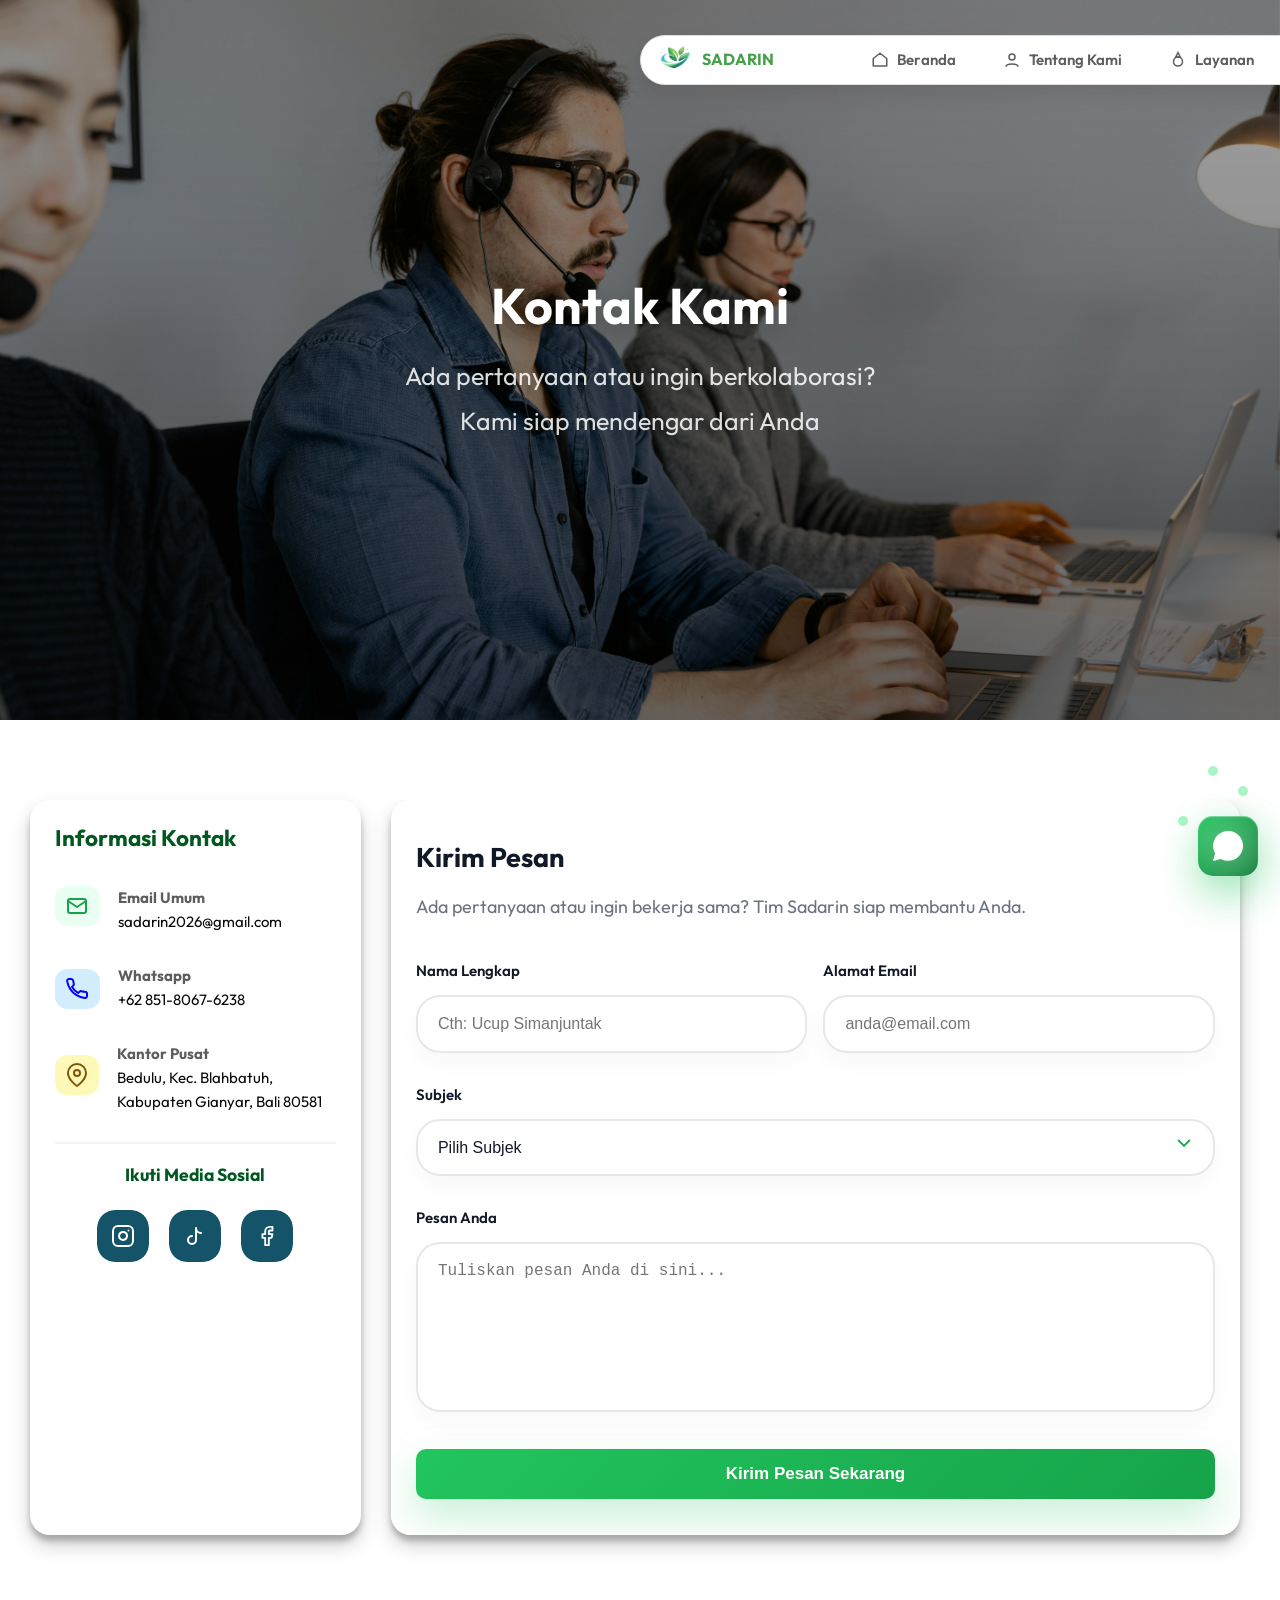
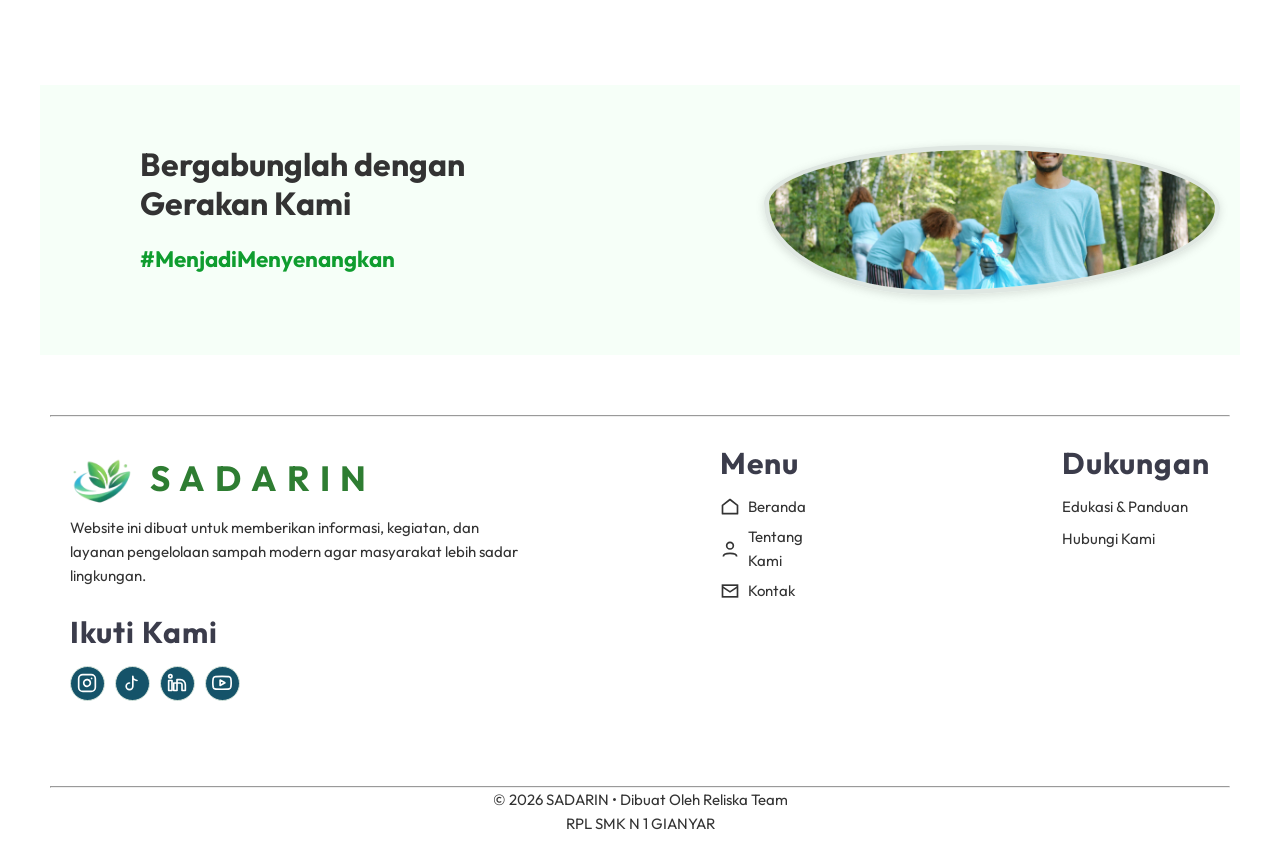
==== commit 6e7c672b: "28mei15.14" ====
--- a/kontak/kontak.html
+++ b/kontak/kontak.html
@@ -4,7 +4,7 @@
     <meta charset="UTF-8">
     <meta name="viewport" content="width=device-width, initial-scale=1.0">
     <title>Document</title>
-     <link rel="icon" href="/asset/logo/logo1.png">
+     <link rel="icon" href="../asset/logo/logo1.png">
     <link href="https://unpkg.com/aos@2.3.1/dist/aos.css" rel="stylesheet">
     <link rel="preconnect" href="https://fonts.googleapis.com">
     <link rel="preconnect" href="https://fonts.gstatic.com" crossorigin>
@@ -80,10 +80,10 @@
     </div>
 
     <div class="mobile-dropdown-content">
-        <a href="layanan/jejak/jejak.html"><img src="asset/img/naik.png" alt="">JejakHijau</a>
-        <a href="layanan/analisa/analisa.html"><img src="/asset/img/bumi 2.png" alt="">BumiMeter</a>
-        <a href="layanan/tracer/tracer.html"><img src="/asset/img/kilometer 2.png" alt="">SadarPoint</a>
-        <a href="layanan/rekomendasi/rekomendasi.html"><img src="/asset/img/manusia 2.png" alt="">SaranHijau</a>
+        <a href="../layanan/jejak/jejak.html"><img src="../asset/img/naik.png" alt="">JejakHijau</a>
+        <a href="../layanan/analisa/analisa.html"><img src="../asset/img/bumi 2.png" alt="">BumiMeter</a>
+        <a href="../layanan/tracer/tracer.html"><img src="../asset/img/kilometer 2.png" alt="">SadarPoint</a>
+        <a href="../layanan/rekomendasi/rekomendasi.html"><img src="../asset/img/manusia 2.png" alt="">SaranHijau</a>
     </div>
 
 </div>
@@ -392,7 +392,7 @@
                 <p>#MenjadiMenyenangkan</p>
             </div>
             <div class="hero-about-image">
-                <img src="asset/img/bergabung.jpg" alt="hero" loading="lazy">
+                <img src="../asset/img/bergabung.jpg" alt="hero" loading="lazy">
             </div>
         </section>
 
@@ -405,7 +405,7 @@
                     <div class="footer-kiri">
                         <div class="footer-kepala">
                             <div class="footer-head">
-                                <img src="/asset/logo/logo1.png" alt="logo-sadarin">
+                                <img src="../asset/logo/logo1.png" alt="logo-sadarin">
                                 <h2 class="logo">SADARIN</h2>
                             </div>
                             <div class="footer-col">         
--- a/kontak/kontak.css
+++ b/kontak/kontak.css
@@ -2223,19 +2223,47 @@
 
 /* ======INFO KONTAK====== */ 
 .main-gabungan{
-    
+    display:flex;
     
     }
 
 .kontak-sec{
-
     width: 40%;
+    
+}
+
+.kontak-card{
+    margin-top: -100px;
+    height: 735px;
 }
 
 .contact-section{
-    display: flex;
+    margin-top: -100px;
     width: 100%;
     height: 10%;
+    
+}
+
+
+.contact-header h2{
+    font-size: 27px;
+}
+
+.contact-header p{
+    padding-top: -10px;
+    font-size: 18px;
+}
+
+#whatsappForm {
+    display: grid;
+    grid-template-columns: 1fr 1fr;
+    gap: 16px;
+    row-gap: 2px;
+}
+
+#whatsappForm .form-group:nth-child(n+3),
+#whatsappForm .send-btn {
+    grid-column: 1 / -1;
 }
 
 
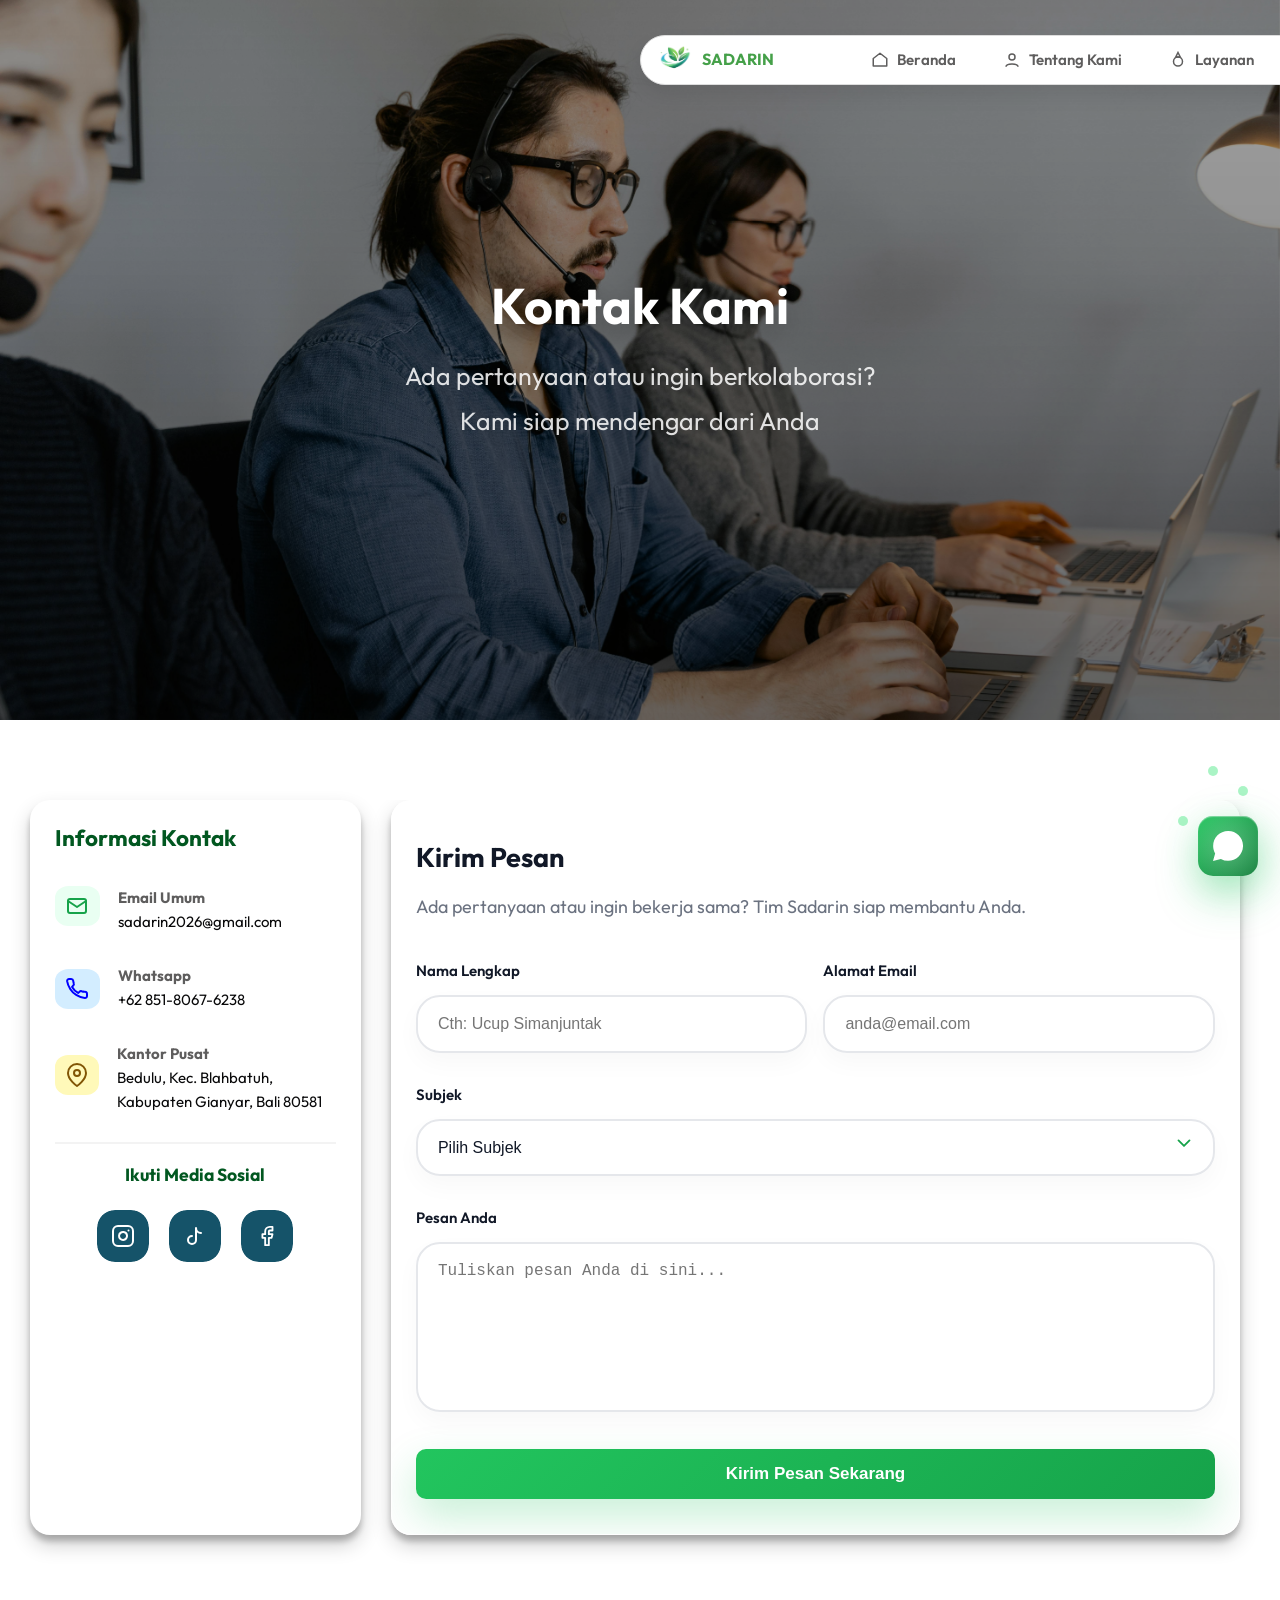
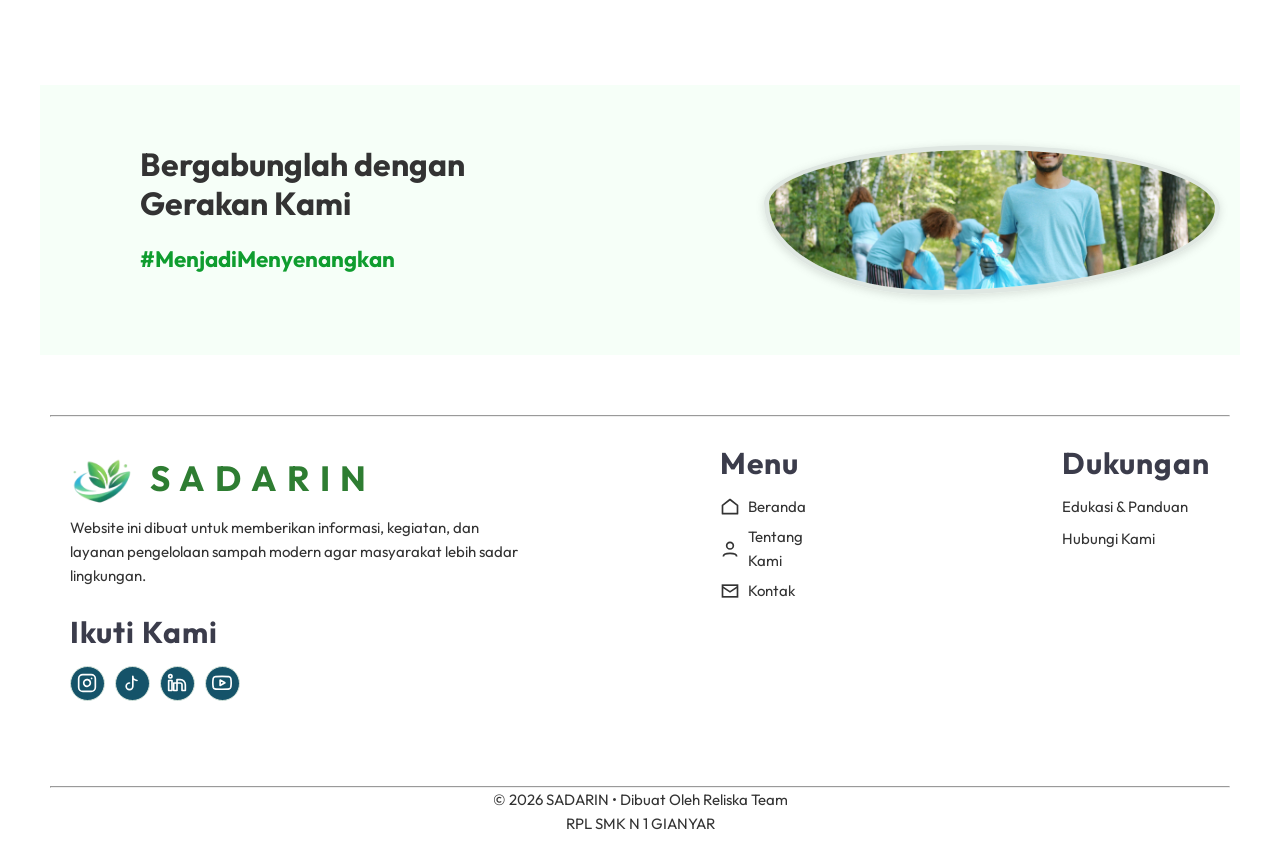
==== commit d793900b: "16.19_18mei" ====
--- a/kontak/kontak.html
+++ b/kontak/kontak.html
@@ -17,7 +17,7 @@
     
 
 
- <a  href="https://wa.me/6281246890251"
+ <a  href="https://wa.me/6285180676238"
    target="_blank"
    class="sadarin-float"
    rel="noopener noreferrer"
@@ -469,11 +469,11 @@
                         <div class="footer-col">
                             <h3>Menu</h3>
                             <ul>
-                                <li><a href="#">
+                                <li><a href="../index.html">
                                 <svg class="nav-icon" viewBox="0 0 24 24"><path d="M3 10L12 3L21 10V20H3V10Z" stroke="currentColor" stroke-width="2" fill="none" stroke-linejoin="round"/></svg>Beranda</a></li>
-                                <li><a href="#">
+                                <li><a href="../tentang/tentang.html">
                                 <svg class="nav-icon" viewBox="0 0 24 24"><circle cx="12" cy="8" r="4" stroke="currentColor" stroke-width="2" fill="none"/><path d="M4 21C4 16 20 16 20 21" stroke="currentColor" stroke-width="2" fill="none"/></svg> Tentang Kami</a></li>
-                                <li><a href="#">
+                                <li><a href="../kontak/kontak.html">
                                     <svg class="nav-icon" viewBox="0 0 24 24"><rect x="3" y="5" width="18" height="14" stroke="currentColor" stroke-width="2" fill="none"/><path d="M3 7L12 13L21 7" stroke="currentColor" stroke-width="2" fill="none"/></svg>Kontak</a></li>
                             </ul>
                         </div>
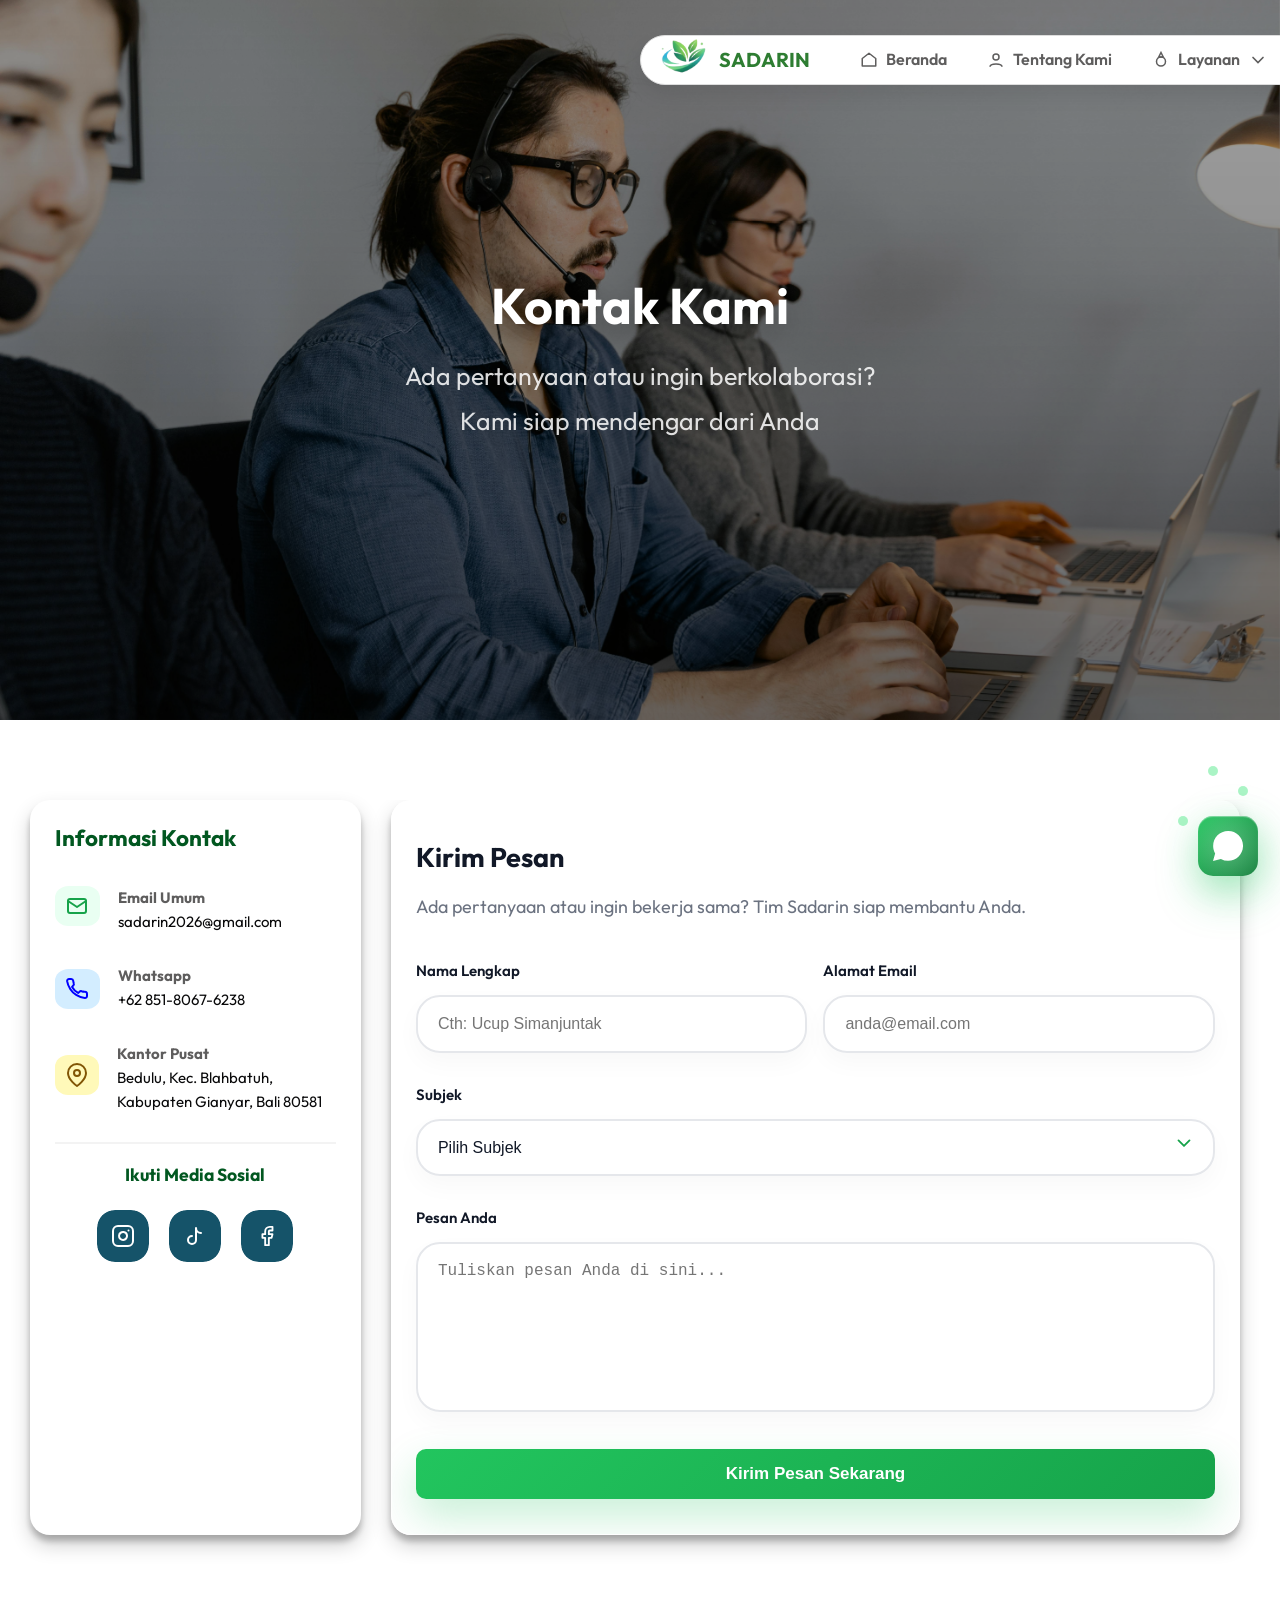
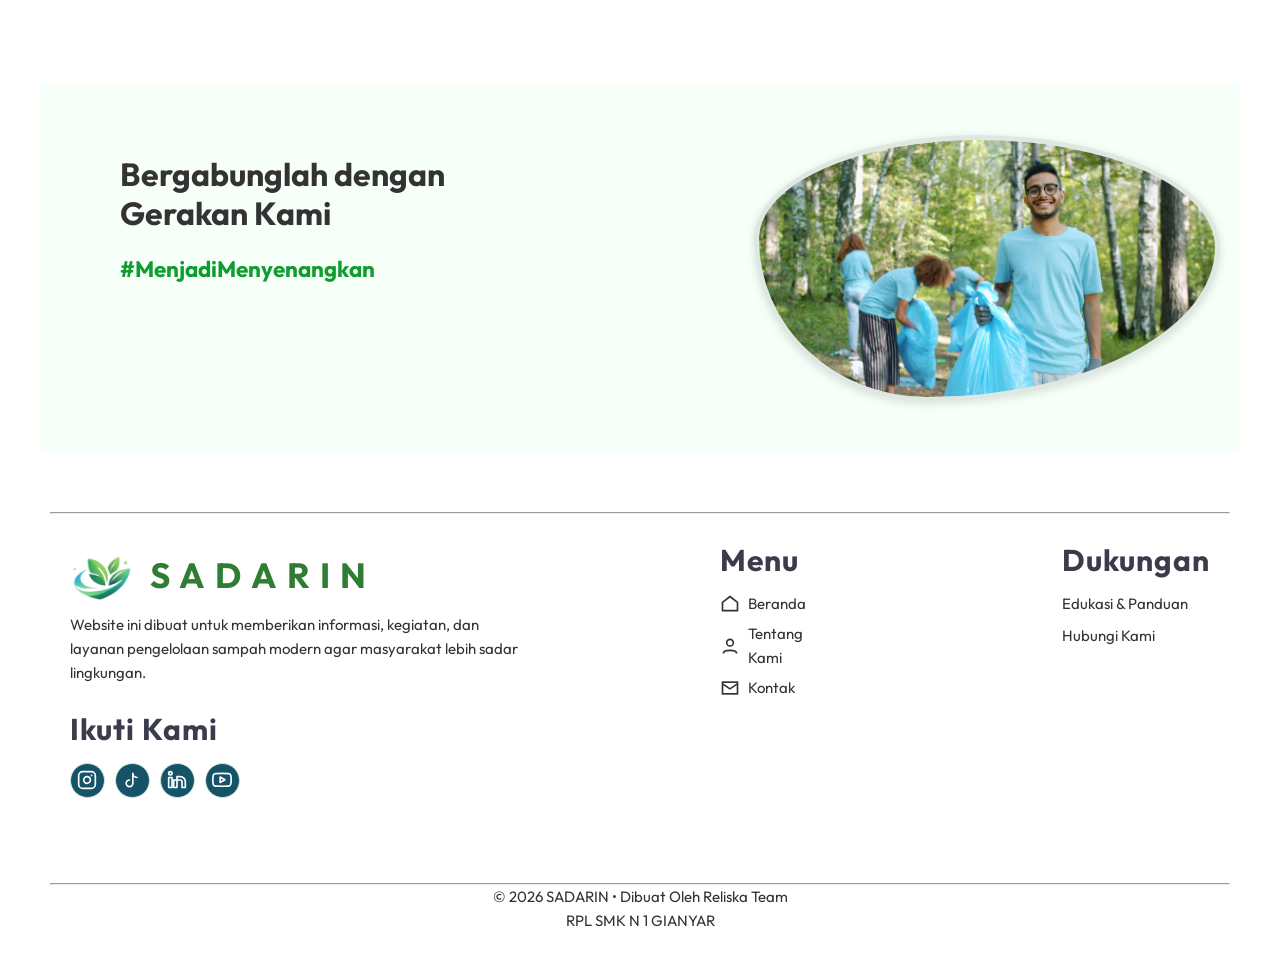
==== commit a09d4415: "9.29" ====
--- a/kontak/kontak.html
+++ b/kontak/kontak.html
@@ -109,13 +109,28 @@
                 <svg class="nav-icon" viewBox="0 0 24 24"><circle cx="12" cy="8" r="4" stroke="currentColor" stroke-width="2" fill="none"/><path d="M4 21C4 16 20 16 20 21" stroke="currentColor" stroke-width="2" fill="none"/></svg>Tentang Kami
             </a>
         </li>
+       <li class="li-head dropdown">
+    <a href="#">
+        <svg class="nav-icon" viewBox="0 0 24 24">
+            <path d="M12 2L15 8H9L12 2Z" stroke="currentColor" stroke-width="2" fill="none"/>
+            <circle cx="12" cy="14" r="6" stroke="currentColor" stroke-width="2" fill="none"/>
+        </svg>
+        Layanan
+        <svg class="dropdown-arrow" viewBox="0 0 24 24">
+            <path d="M6 9L12 15L18 9" stroke="currentColor" stroke-width="2" fill="none" stroke-linecap="round"/>
+        </svg>
+    </a>
+    
+
+    <ul class="dropdown-menu">
+        <li><a href="../layanan/jejak/jejak.html"><img src="../asset/img/naik.png" alt="">jejakHijau</a></li>
+        <li><a href="../layanan/bumi/bumi.html"><img src="../asset/img/bumi 2.png" alt="">BumiMeter</a></li>
+        <li><a href="../layanan/tracer/tracer.html"><img src="../asset/img/kilometer 2.png" alt="">SadarPoint</a></li>
+        <li><a href="../layanan/rekomendasi/rekomendasi.html"><img src="../asset/img/manusia 2.png" alt="">SaranHijau</a></li>
+    </ul>
+</li>
         <li class="li-head">
-            <a href="#">
-                <svg class="nav-icon" viewBox="0 0 24 24"><path d="M12 2L15 8H9L12 2Z" stroke="currentColor" stroke-width="2" fill="none"/><circle cx="12" cy="14" r="6" stroke="currentColor" stroke-width="2" fill="none"/></svg>Layanan
-            </a>
-        </li>
-        <li class="li-head">
-            <a href="../kontak/kontak.html" class="active">
+            <a href="../kontak/kontak.html">
                 <svg class="nav-icon" viewBox="0 0 24 24"><rect x="3" y="5" width="18" height="14" stroke="currentColor" stroke-width="2" fill="none"/><path d="M3 7L12 13L21 7" stroke="currentColor" stroke-width="2" fill="none"/></svg>Kontak
             </a>
         </li>
@@ -130,7 +145,7 @@
 
 <div class="menu-overlay" id="menuOverlay"></div>
 
-    <div class="kontak-hero" >
+    <div class="kontak-hero" data-aos="fade-up" data-aos-delay="300">
         <div class="kontak-img" id="imgKontak">
             <img src="../asset/img/kontak-hero.jpg" alt="kontak-hero1" loading="lazy">
         </div>
--- a/kontak/kontak.css
+++ b/kontak/kontak.css
@@ -809,6 +809,11 @@
 .mobile-dropdown-content a:hover {
     color: white;
     transform: translateX(4px);
+}
+
+/* DROPDOWN */
+.dropdown {
+    position: relative;
 }
 
 .dropdown-menu {
@@ -910,7 +915,7 @@
 .nav-links {
     display: flex;
     align-items: center;
-    gap: 47px;
+    gap: 40px;
     list-style: none;
 }
 
@@ -1765,18 +1770,12 @@
 /* navbar */
 
 .navbar{
-width:90%;
-padding:10px 18px;
-}
-
-.li-head {
-display: flex;
-gap: 40px;
-
-}
-
-.li-head a {
-    font-size: 13px;
+width:95%;
+padding:10px 20px;
+}
+
+.li-head{
+display:flex;
 }
 
 
@@ -1786,7 +1785,9 @@
 }
 
 
-
+.hamburger{
+display:none;
+}
 
 
 .bg-hero {
@@ -1982,6 +1983,24 @@
 width:92%;
 }
 
+/* ======INFO KONTA====== */ 
+
+.hamburger {
+    display: none;
+}
+
+
+.hamburger span{
+display:block;
+width:100%;
+height:3px;
+
+background:#2E7D32;
+border-radius:4px;
+
+transition:all .35s ease;
+}
+
 
 
 .bg-hero {
@@ -2060,68 +2079,65 @@
 
 .navbar{
 width:80%;
+height: 70px;
 padding:10px 18px;
 }
 
+.brand img {
+   width: 50px;
+   height: auto;
+}
+.sa-head {
+    font-size: 20px;
+    color: #2E7D32;
+    font-weight: 700;
+}
+
+.nav-links {
+    display: flex;
+    gap: 40px;
+    justify-content: center;
+    align-items: center;
+}
+
+.nav-links .li-head a {
+    font-size: 16px;
+}
+
+.nav-links .li-head a:hover {
+    color: #2E7D32;
+    font-weight: bold;
+    transform: translateY(-2px);
+    transition: all 0.3s ease;
+}
+
 .brand span {
-    padding-right: 50px;
-}
-
-.li-head {
-display: flex;
-gap: 40px;
-
+    padding-right: 10px;
 }
 
 .li-head a {
     font-size: 15px;
 }
-
 
 /* mobile card */
 .mobile-card{
 width:92%;
 }
 
-
-
-
-
-.bg-hero {
-position:absolute;
-
-top:0;
-left:0;
-inset: 0;
-
-overflow:hidden;
-
-z-index:-1;
-}
-
-.bg-hero img {
-    width:100%;
-    height: 100%;
-object-fit:cover;
-object-position:right center;
-}
-
-
 .hamburger {
     display: none;
 }
 
-
 .hamburger span{
-display:block;
-width:100%;
-height:3px;
-
-background:#2E7D32;
-border-radius:4px;
-
-transition:all .35s ease;
-}
+    display:block;
+    width:100%;
+    height:3px;
+
+    background:#2E7D32;
+    border-radius:4px;
+
+    transition:all .35s ease;
+}   
 
 /* info kontak */
 
@@ -2204,7 +2220,7 @@
 ========================= */
 @media (min-width:1280px){
 
-    .navbar {
+        .navbar {
         width: clamp(280px, 60%, 900px);
         height: 50px;
     }
@@ -2222,6 +2238,7 @@
 
 
 /* ======INFO KONTAK====== */ 
+
 .main-gabungan{
     display:flex;
     
@@ -2266,6 +2283,29 @@
     grid-column: 1 / -1;
 }
 
+/* ======BERGABUNG====== */ 
+.hero-about{
+padding: 50px 20px;
+display:flex;
+}
+
+.hero-about-content {
+    padding-left: 60px;
+}
+
+.hero-about-content h1{
+    padding-top: 20px;
+}
+
+.hero-about-image{
+margin-top: 0;
+width: 50%;
+height: 40%;
+
+max-width: 490px;
+}
+
+/* ======FOOTER====== */ 
 
 .footer {
     padding: 20px 50px;
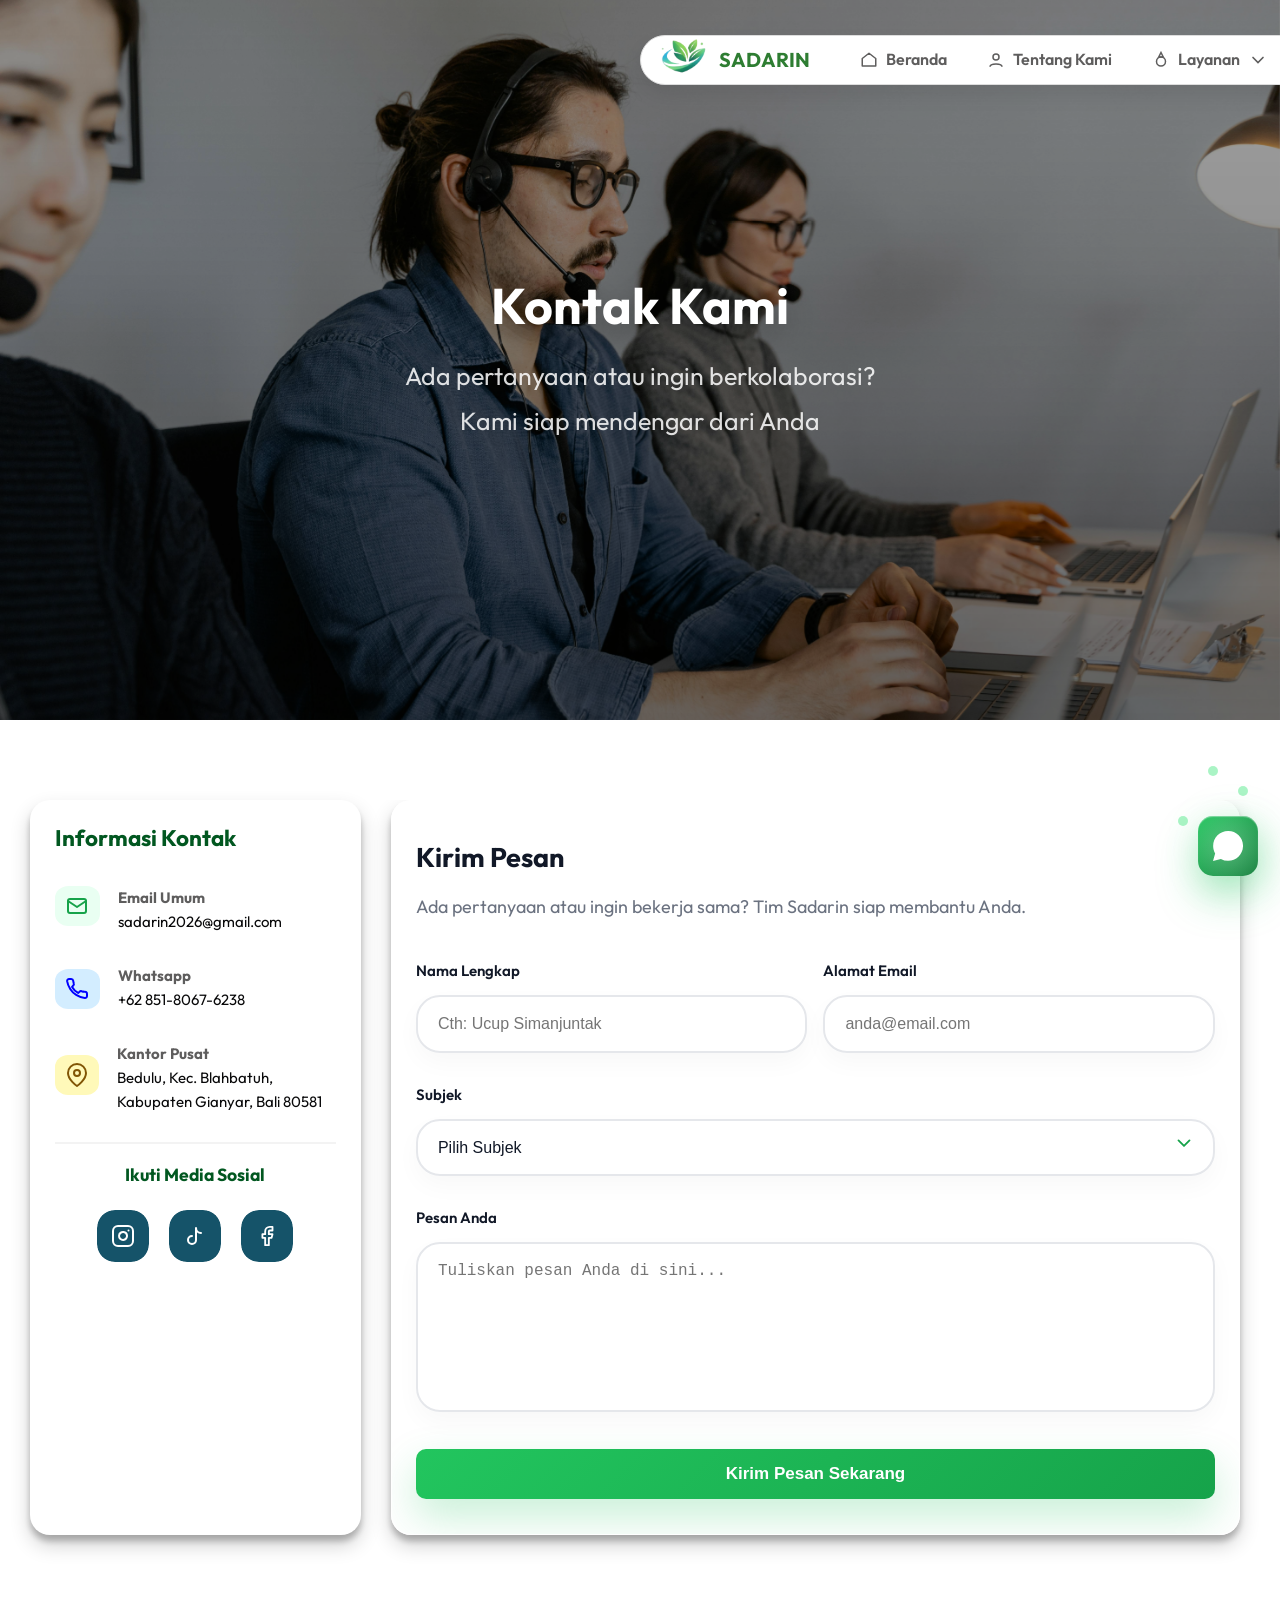
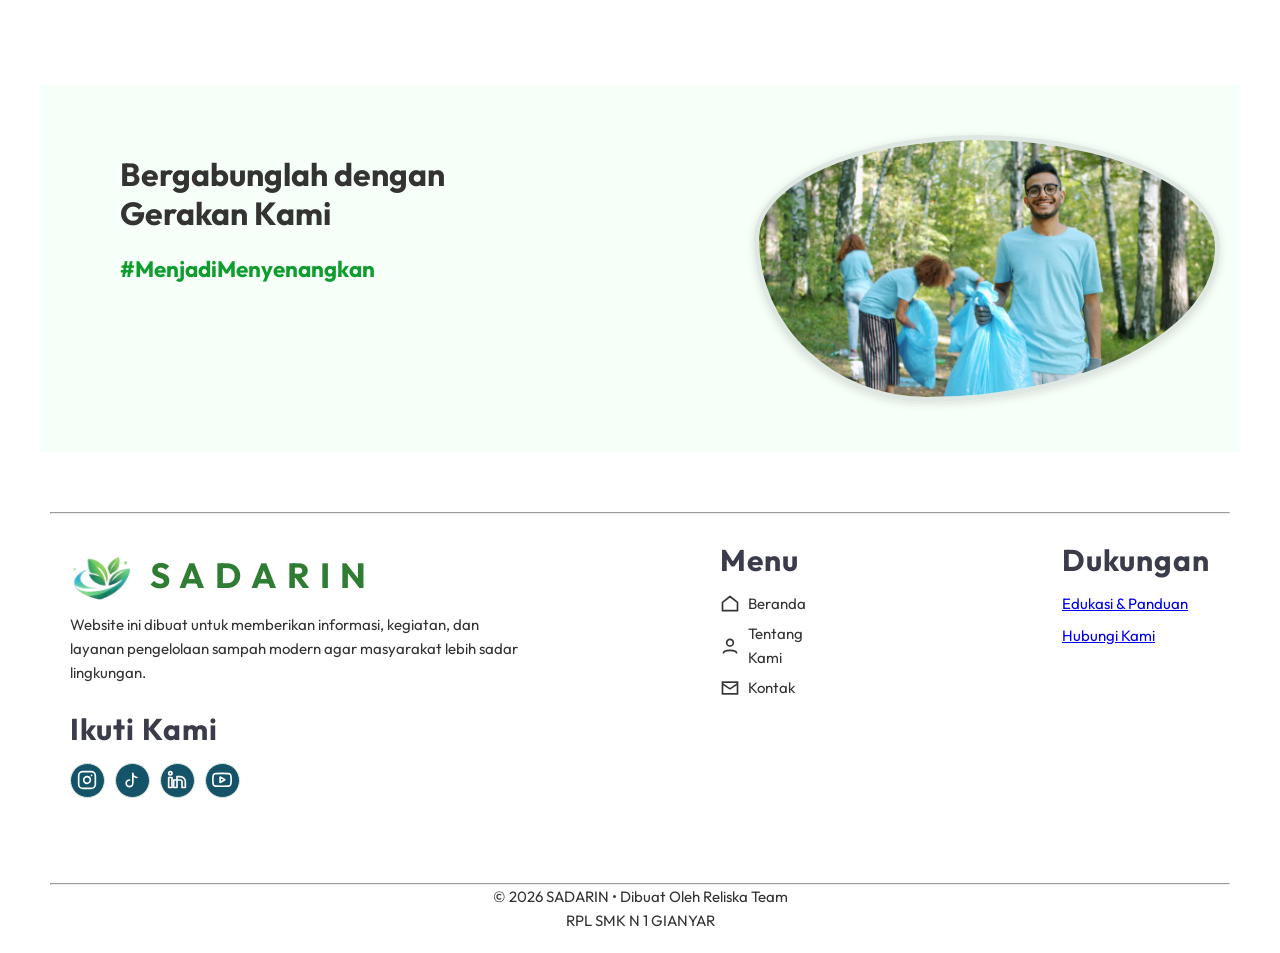
==== commit d415b163: "9.54" ====
--- a/kontak/kontak.html
+++ b/kontak/kontak.html
@@ -496,8 +496,8 @@
                         <div class="footer-col">
                             <h3>Dukungan</h3>
                             <div class="dukungan">
-                                <p>Edukasi & Panduan</p>
-                                <p>Hubungi Kami</p>
+                                <p><a href="../tentang/tentang.html">Edukasi & Panduan</a></p>
+                                <p><a href="../kontak/kontak.html">Hubungi Kami</a></p>
                             </div>
                         </div>
                     </div>
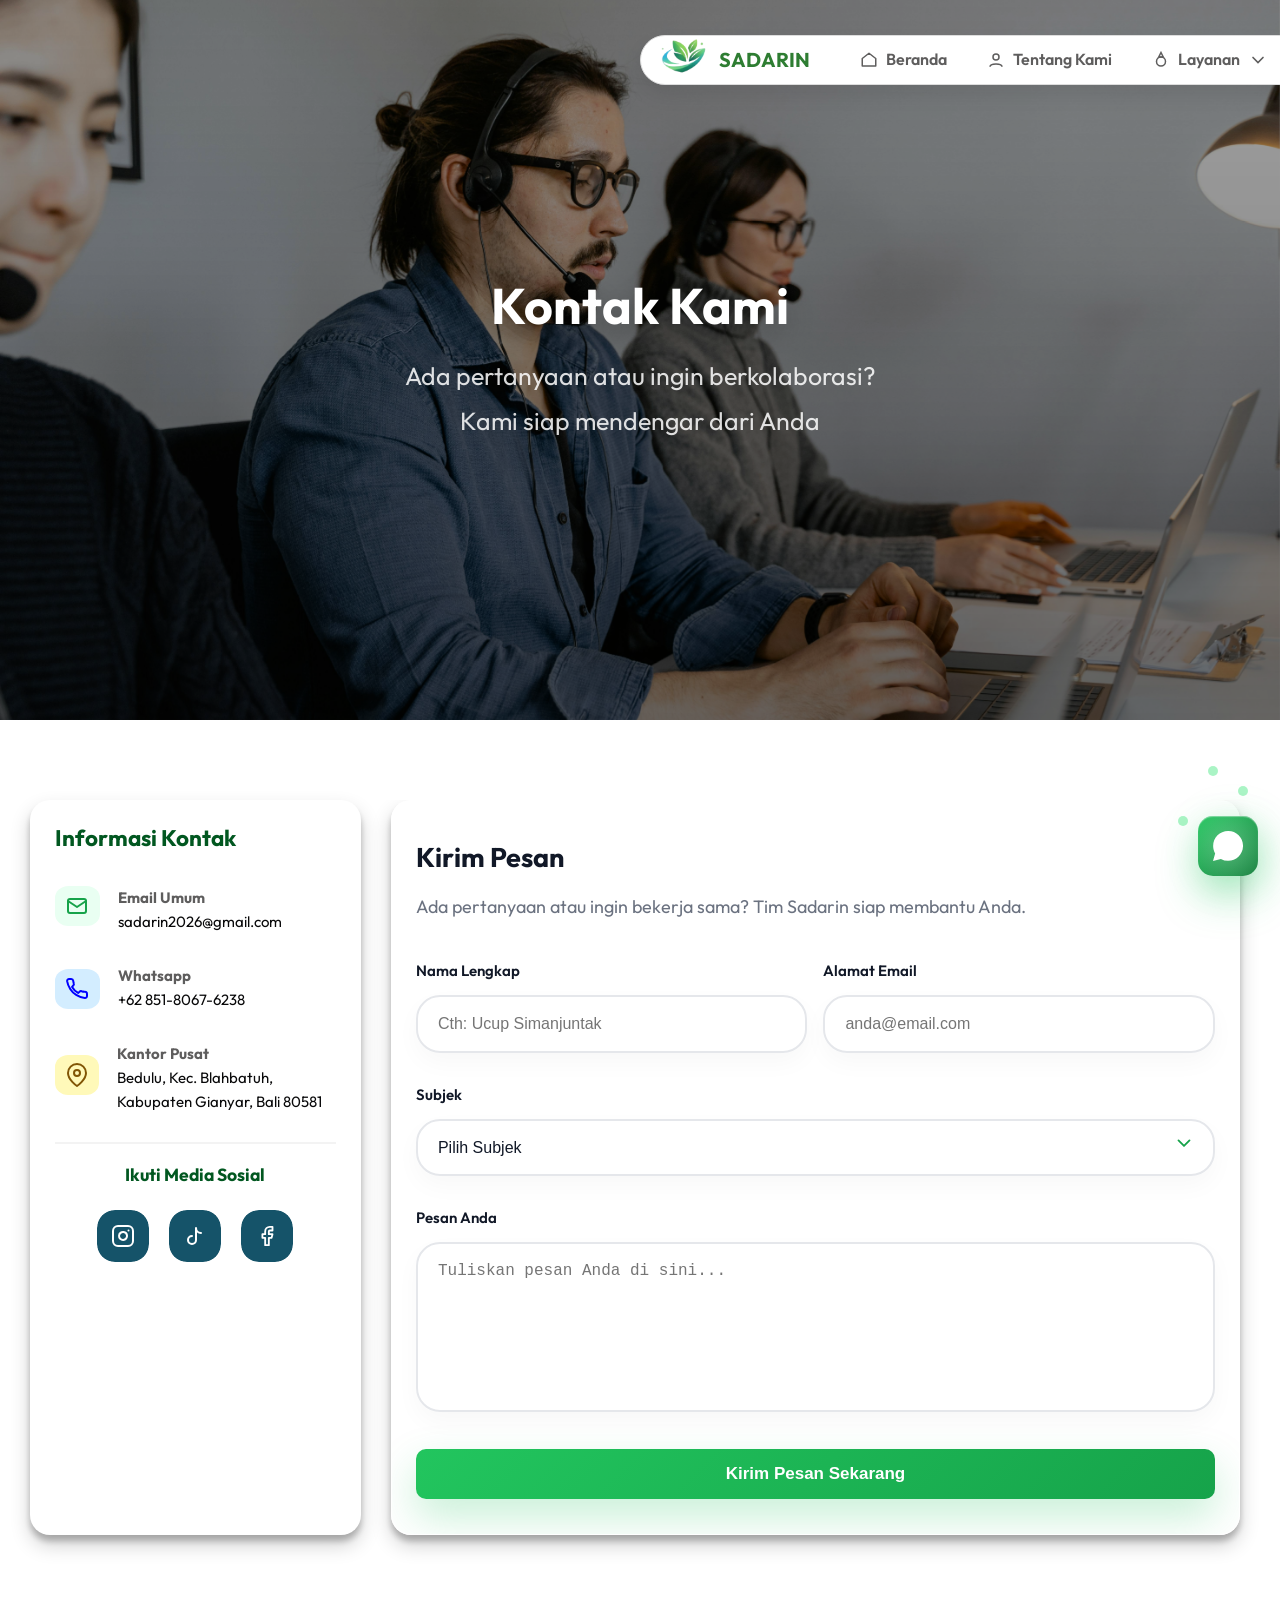
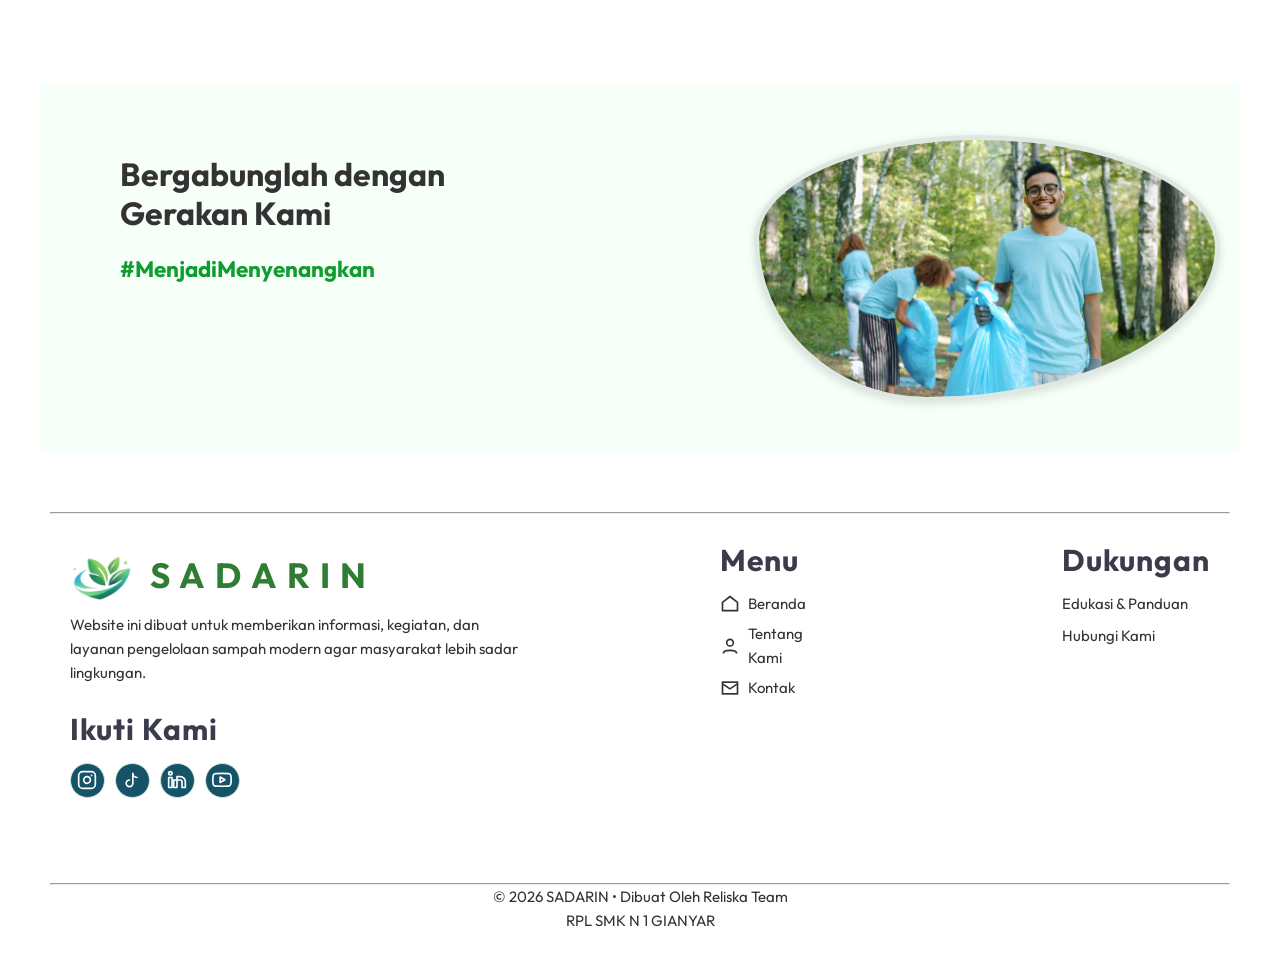
==== commit 61d43fdf: "29mei" ====
--- a/kontak/kontak.html
+++ b/kontak/kontak.html
@@ -3,7 +3,7 @@
 <head>
     <meta charset="UTF-8">
     <meta name="viewport" content="width=device-width, initial-scale=1.0">
-    <title>Document</title>
+    <title>Sadarin - Kontak</title>
      <link rel="icon" href="../asset/logo/logo1.png">
     <link href="https://unpkg.com/aos@2.3.1/dist/aos.css" rel="stylesheet">
     <link rel="preconnect" href="https://fonts.googleapis.com">
@@ -81,7 +81,7 @@
 
     <div class="mobile-dropdown-content">
         <a href="../layanan/jejak/jejak.html"><img src="../asset/img/naik.png" alt="">JejakHijau</a>
-        <a href="../layanan/analisa/analisa.html"><img src="../asset/img/bumi 2.png" alt="">BumiMeter</a>
+        <a href="../layanan/bumi/bumi.html"><img src="../asset/img/bumi 2.png" alt="">BumiMeter</a>
         <a href="../layanan/tracer/tracer.html"><img src="../asset/img/kilometer 2.png" alt="">SadarPoint</a>
         <a href="../layanan/rekomendasi/rekomendasi.html"><img src="../asset/img/manusia 2.png" alt="">SaranHijau</a>
     </div>
--- a/kontak/kontak.css
+++ b/kontak/kontak.css
@@ -1664,6 +1664,10 @@
     font-size: 15px;
     color: #333;
     margin-top: 8px;
+}
+.footer-col p a {
+    text-decoration:none;
+    color: #333;
 }
 
 .footer-col h3 {
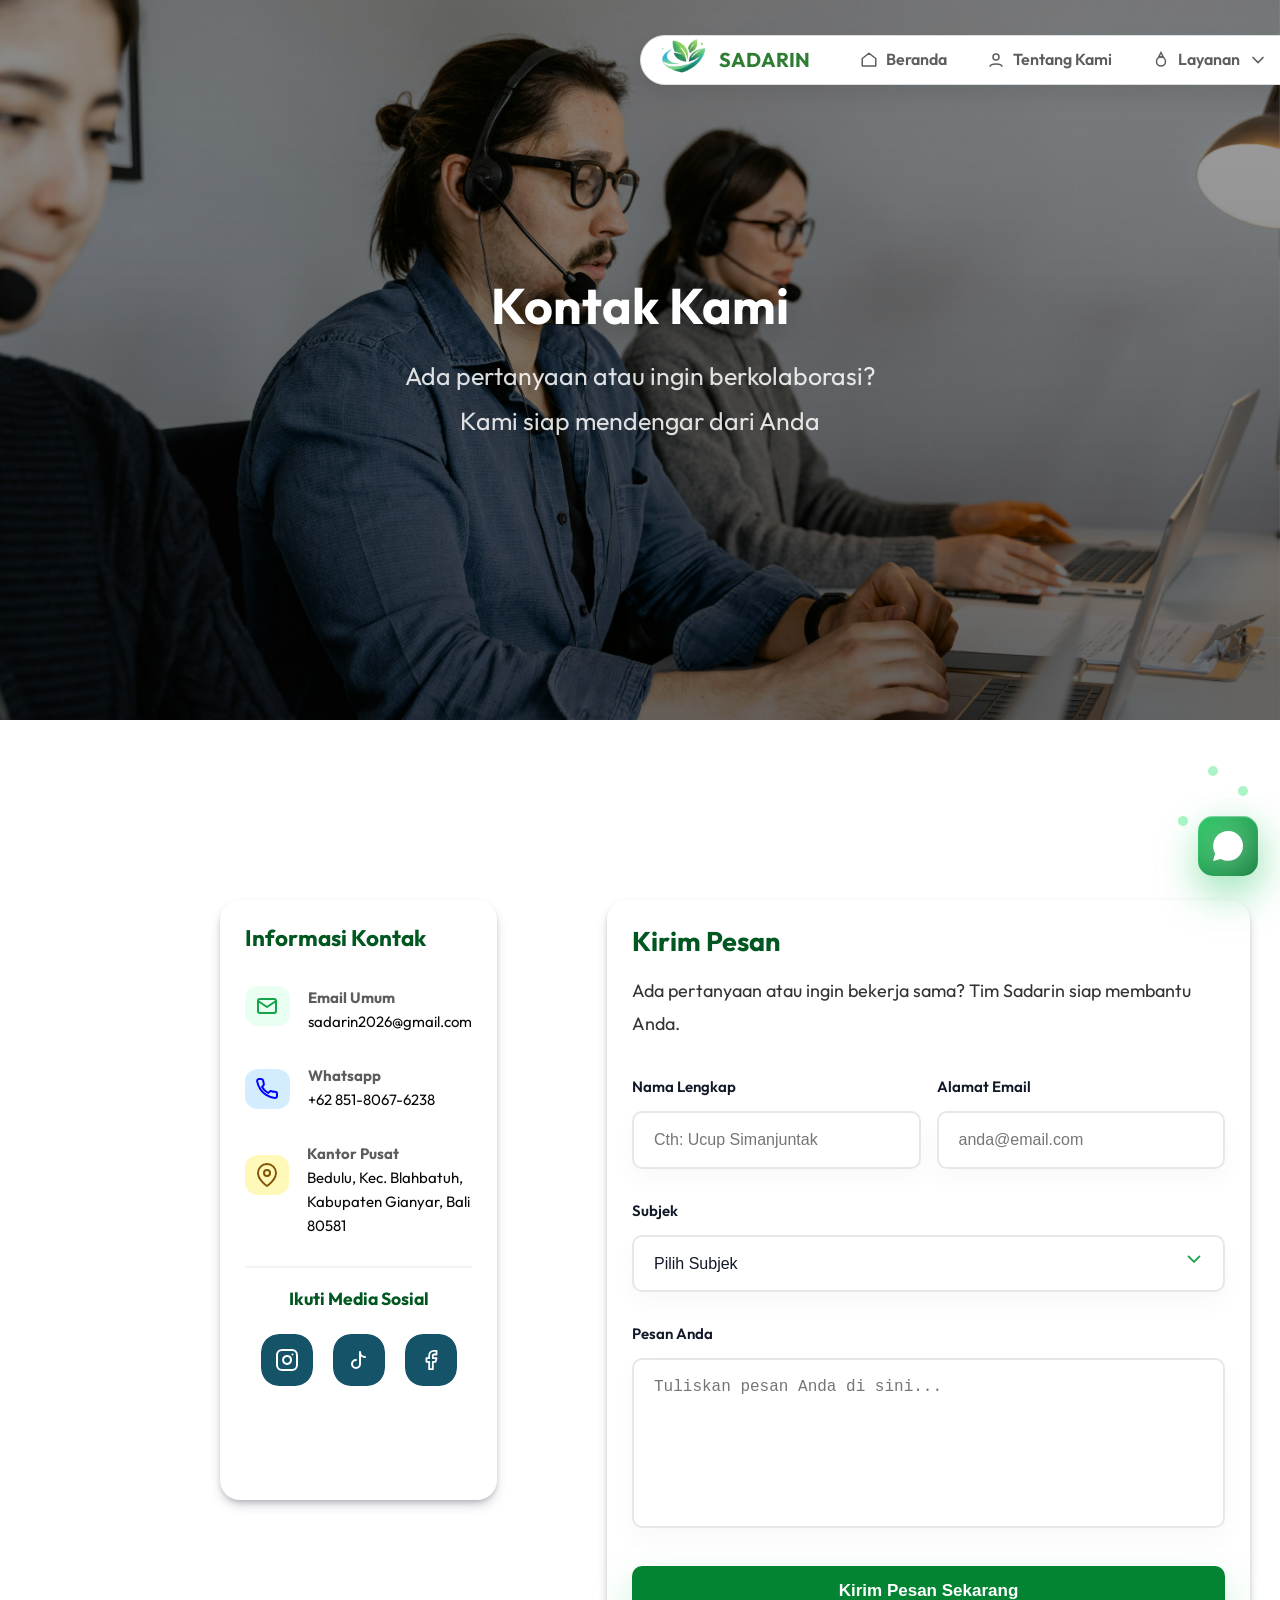
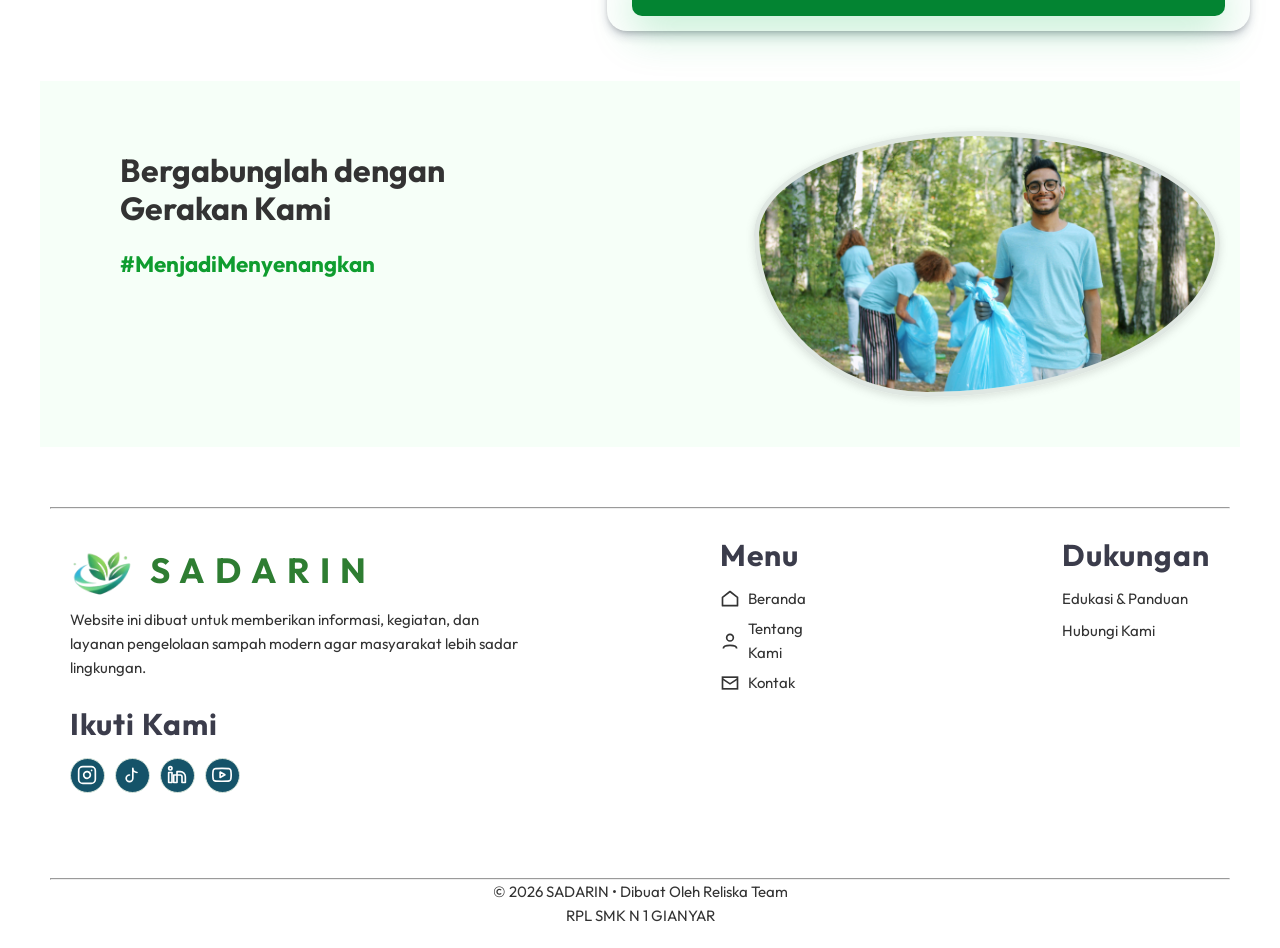
==== commit 990441c3: "30mei" ====
--- a/kontak/kontak.html
+++ b/kontak/kontak.html
@@ -130,7 +130,7 @@
     </ul>
 </li>
         <li class="li-head">
-            <a href="../kontak/kontak.html">
+            <a href="../kontak/kontak.html" class="active">
                 <svg class="nav-icon" viewBox="0 0 24 24"><rect x="3" y="5" width="18" height="14" stroke="currentColor" stroke-width="2" fill="none"/><path d="M3 7L12 13L21 7" stroke="currentColor" stroke-width="2" fill="none"/></svg>Kontak
             </a>
         </li>
@@ -302,7 +302,7 @@
      SADARIN PREMIUM CONTACT FORM
 ========================================= -->
         <section class="contact-section"  data-aos="fade-up" data-aos-delay="600">
-            <div class="contact-card">
+            <div class="contact-car-sec">
                 <!-- HEADER -->
                 <div class="contact-header">
                     <h2>Kirim Pesan</h2>
--- a/kontak/kontak.css
+++ b/kontak/kontak.css
@@ -964,6 +964,11 @@
     transform: scale(1.2);
 }
 
+.li-head a.active  {
+    color: var(--primary);
+}
+
+
 .hamburger {
     display: flex;
 }
@@ -1094,7 +1099,7 @@
     padding-bottom: 20px;
     background-color:rgb(255, 255, 255);
     border-radius: 20px;
-    box-shadow: rgba(0, 0, 0, 0.19) 0px 10px 20px, rgba(0, 0, 0, 0.23) 0px 6px 6px;
+    box-shadow: rgba(50, 50, 93, 0.25) 0px 6px 12px -2px, rgba(0, 0, 0, 0.3) 0px 3px 7px -3px;
     }
 
 .kontak-card {
@@ -1218,64 +1223,25 @@
 
 .contact-section{
     position: relative;
-    padding: 100px 20px;
-    overflow: hidden;
-}
-
-/* =========================================
-   BLUR EFFECT
-========================================= */
-
-.contact-blur{
-    position: absolute;
-
-    width: 250px;
-    height: 250px;
-
-    border-radius: 50%;
-
-    filter: blur(90px);
-
-    opacity: .15;
-
-    pointer-events: none;
-}
-
-.blur-left{
-    top: 0;
-    left: -120px;
-
-    background: #22c55e;
-}
-
-.blur-right{
-    bottom: 0;
-    right: -120px;
-
-    background: #facc15;
+
+}
+
+.contact-car-sec {
+  margin-left: 10px;
+    margin-right: 10px;
+    padding-left: 25px;
+    padding-top: 20px;
+    padding-right: 25px;
+    padding-bottom: 15px;
+    background:white;
+    border-radius: 20px;
+    box-shadow: rgba(50, 50, 93, 0.25) 0px 6px 12px -2px, rgba(0, 0, 0, 0.3) 0px 3px 7px -3px;
 }
 
 /* =========================================
    CARD
 ========================================= */
 
-.contact-card{
-    position: relative;
-
-    background:
-        rgba(255,255,255,.82);
-        -webkit-backdrop-filter: blur(22px);
-    backdrop-filter: blur(18px);
-
-    border:
-        1px solid rgba(255,255,255,.4);
-
-    border-radius: 20px;
-
-    padding: 35px 24px;
-    box-shadow: rgba(0, 0, 0, 0.19) 0px 10px 20px, rgba(0, 0, 0, 0.23) 0px 6px 6px;
-    overflow: hidden;
-}
 
 /* =========================================
    HEADER
@@ -1286,35 +1252,19 @@
 }
 
 /* BADGE */
-.contact-badge{
-    display: inline-flex;
-
-    background: #dcfce7;
-
-    color: #16a34a;
-
-    padding: 10px 18px;
-
-    border-radius: 999px;
-
-    font-size: 14px;
-    font-weight: 600;
-
-    margin-bottom: 18px;
-}
 
 /* TITLE */
 .contact-header h2{
-    font-size: 2.5rem;
-
-    color: #111827;
+    font-size: 1.5rem;
+
+    color: #015720;
 
     margin-bottom: 12px;
 }
 
 /* TEXT */
 .contact-header p{
-    color: #6b7280;
+    color: #333;
 
     line-height: 1.8;
 }
@@ -1354,7 +1304,7 @@
     background:
         rgba(255,255,255,.9);
 
-    border-radius: 24px;
+    border-radius: 10px;
 
     padding: 18px 20px;
 
@@ -1434,32 +1384,17 @@
 
 .send-btn{
     position: relative;
-
     width: 100%;
     height: 50px;
-
     border: none;
-
     border-radius: 10px;
-
     overflow: hidden;
-
     cursor: pointer;
-
-    background:
-        linear-gradient(
-            135deg,
-            #22c55e,
-            #16a34a
-        );
-
+    background: #038432;
     color: white;
-
     font-size: 17px;
     font-weight: 700;
-
     transition: .35s ease;
-
     box-shadow:
         0 18px 40px rgba(34,197,94,.25);
 }
@@ -1669,6 +1604,14 @@
     text-decoration:none;
     color: #333;
 }
+
+.footer-col p a:hover {
+    color: rgb(0, 0, 0)32;
+    font-weight: bold;
+    transform: translateY(-2px);
+    transition: all 0.3s ease;
+}
+
 
 .footer-col h3 {
     font-size: 20px;
@@ -2143,6 +2086,14 @@
     transition:all .35s ease;
 }   
 
+.kontak-card {
+    margin-left:200px;
+}
+
+.contact-car-sec {
+    margin-left: 100px;
+}
+
 /* info kontak */
 
 .main-gabungan{
@@ -2151,11 +2102,6 @@
     padding-right:20px;
 }
 
-
-
-.contact-card{
-    margin-top: -100px;
-}
 
 .hero-about{
 padding: 60px 20px;
@@ -2254,16 +2200,10 @@
 }
 
 .kontak-card{
-    margin-top: -100px;
-    height: 735px;
-}
-
-.contact-section{
-    margin-top: -100px;
-    width: 100%;
-    height: 10%;
-    
-}
+    height: 600px;
+}
+
+
 
 
 .contact-header h2{
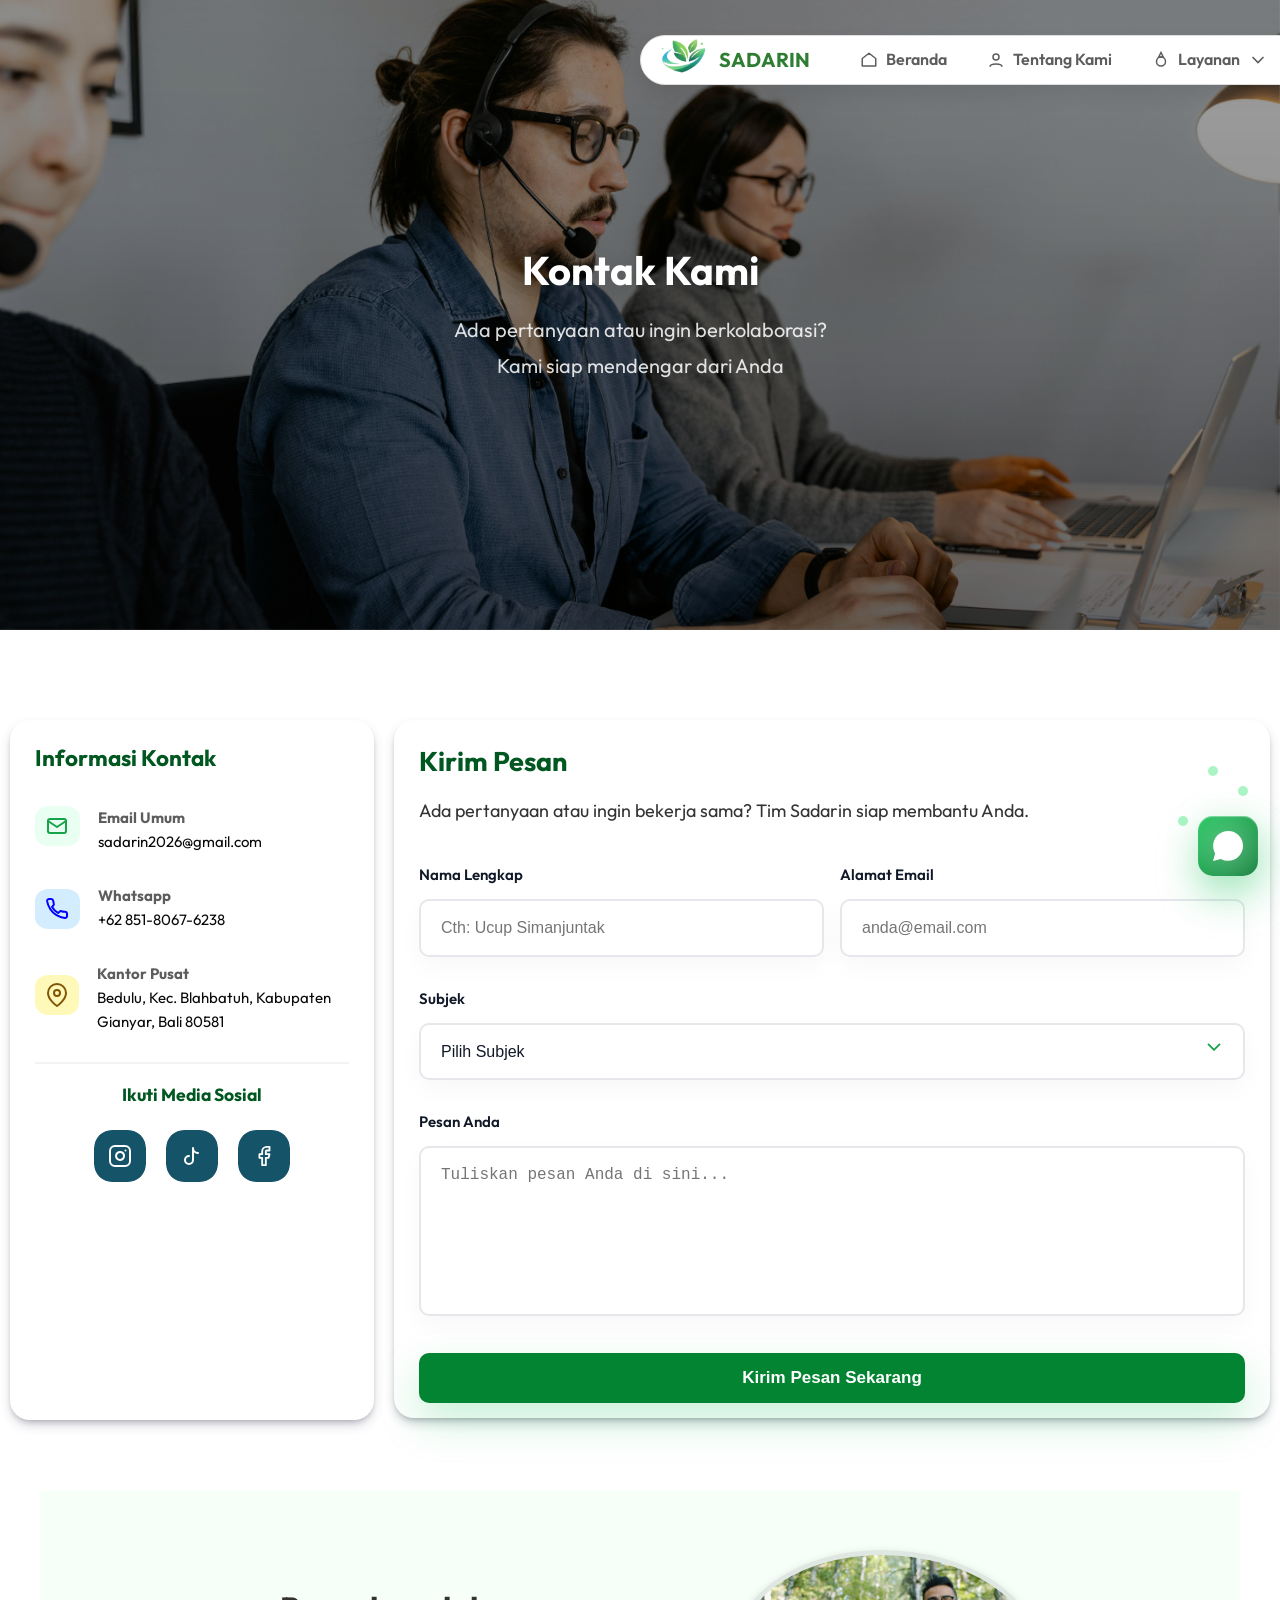
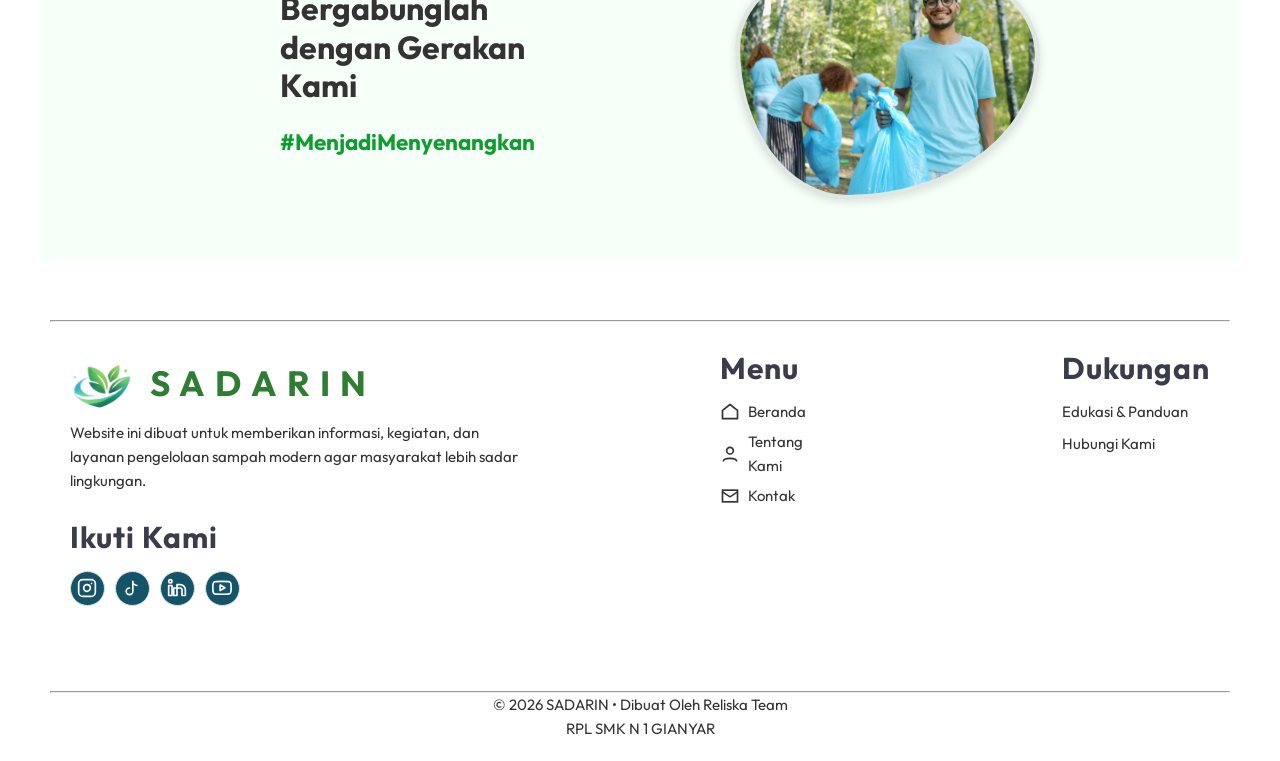
==== commit 401ea0a0: "30mei5.54" ====
--- a/kontak/kontak.html
+++ b/kontak/kontak.html
@@ -13,10 +13,6 @@
     <link rel="stylesheet" href="kontak.css">
 </head>
 <body>
-
-    
-
-
  <a  href="https://wa.me/6285180676238"
    target="_blank"
    class="sadarin-float"
--- a/kontak/kontak.css
+++ b/kontak/kontak.css
@@ -353,7 +353,7 @@
 
 
 header {
-        min-height: 100svh;
+        min-height: 80svh;
 }
 
 
@@ -982,7 +982,7 @@
 
     width: 100%;
 
-    min-height: 80dvh;
+    min-height: 70dvh;
 
     overflow: hidden;
 
@@ -2086,21 +2086,10 @@
     transition:all .35s ease;
 }   
 
-.kontak-card {
-    margin-left:200px;
-}
-
-.contact-car-sec {
-    margin-left: 100px;
-}
+
 
 /* info kontak */
 
-.main-gabungan{
-    display:flex;
-    padding-left:20px;
-    padding-right:20px;
-}
 
 
 .hero-about{
@@ -2186,6 +2175,12 @@
         display: none;
     }
 
+.kontak-content h1 {
+    font-size: 40px;
+}
+.kontak-content p {
+    font-size: 20px;
+}
 
 /* ======INFO KONTAK====== */ 
 
@@ -2195,16 +2190,18 @@
     }
 
 .kontak-sec{
-    width: 40%;
+    width: 30%;
     
 }
 
 .kontak-card{
-    height: 600px;
-}
-
-
-
+    height: 700px;
+}
+
+
+.contact-section{
+    width: 70%;
+}
 
 .contact-header h2{
     font-size: 27px;
@@ -2228,25 +2225,34 @@
 }
 
 /* ======BERGABUNG====== */ 
-.hero-about{
-padding: 50px 20px;
-display:flex;
+.hero-about {
+    padding: 60px 200px;
+    display: flex;
+    gap: 200px;
+    margin-left: 40px;
+    margin-right: 40px;
+}
+
+.hero-about-image {
+    margin-top: 0;
+    width: 100%;
+    max-width: 500px;
+    height: 250px;
+    border: 5px solid #dfe7e2;
 }
 
 .hero-about-content {
-    padding-left: 60px;
-}
-
-.hero-about-content h1{
-    padding-top: 20px;
-}
-
-.hero-about-image{
-margin-top: 0;
-width: 50%;
-height: 40%;
-
-max-width: 490px;
+    display: flex;
+    flex-direction: column;
+    justify-content: center;
+    padding-left: 40px;
+}
+
+.hero-about-content h2 {
+    font-size: 30px;
+    color: #2E7D32;
+    letter-spacing: 10px;  
+    font-weight: 700;
 }
 
 /* ======FOOTER====== */ 
